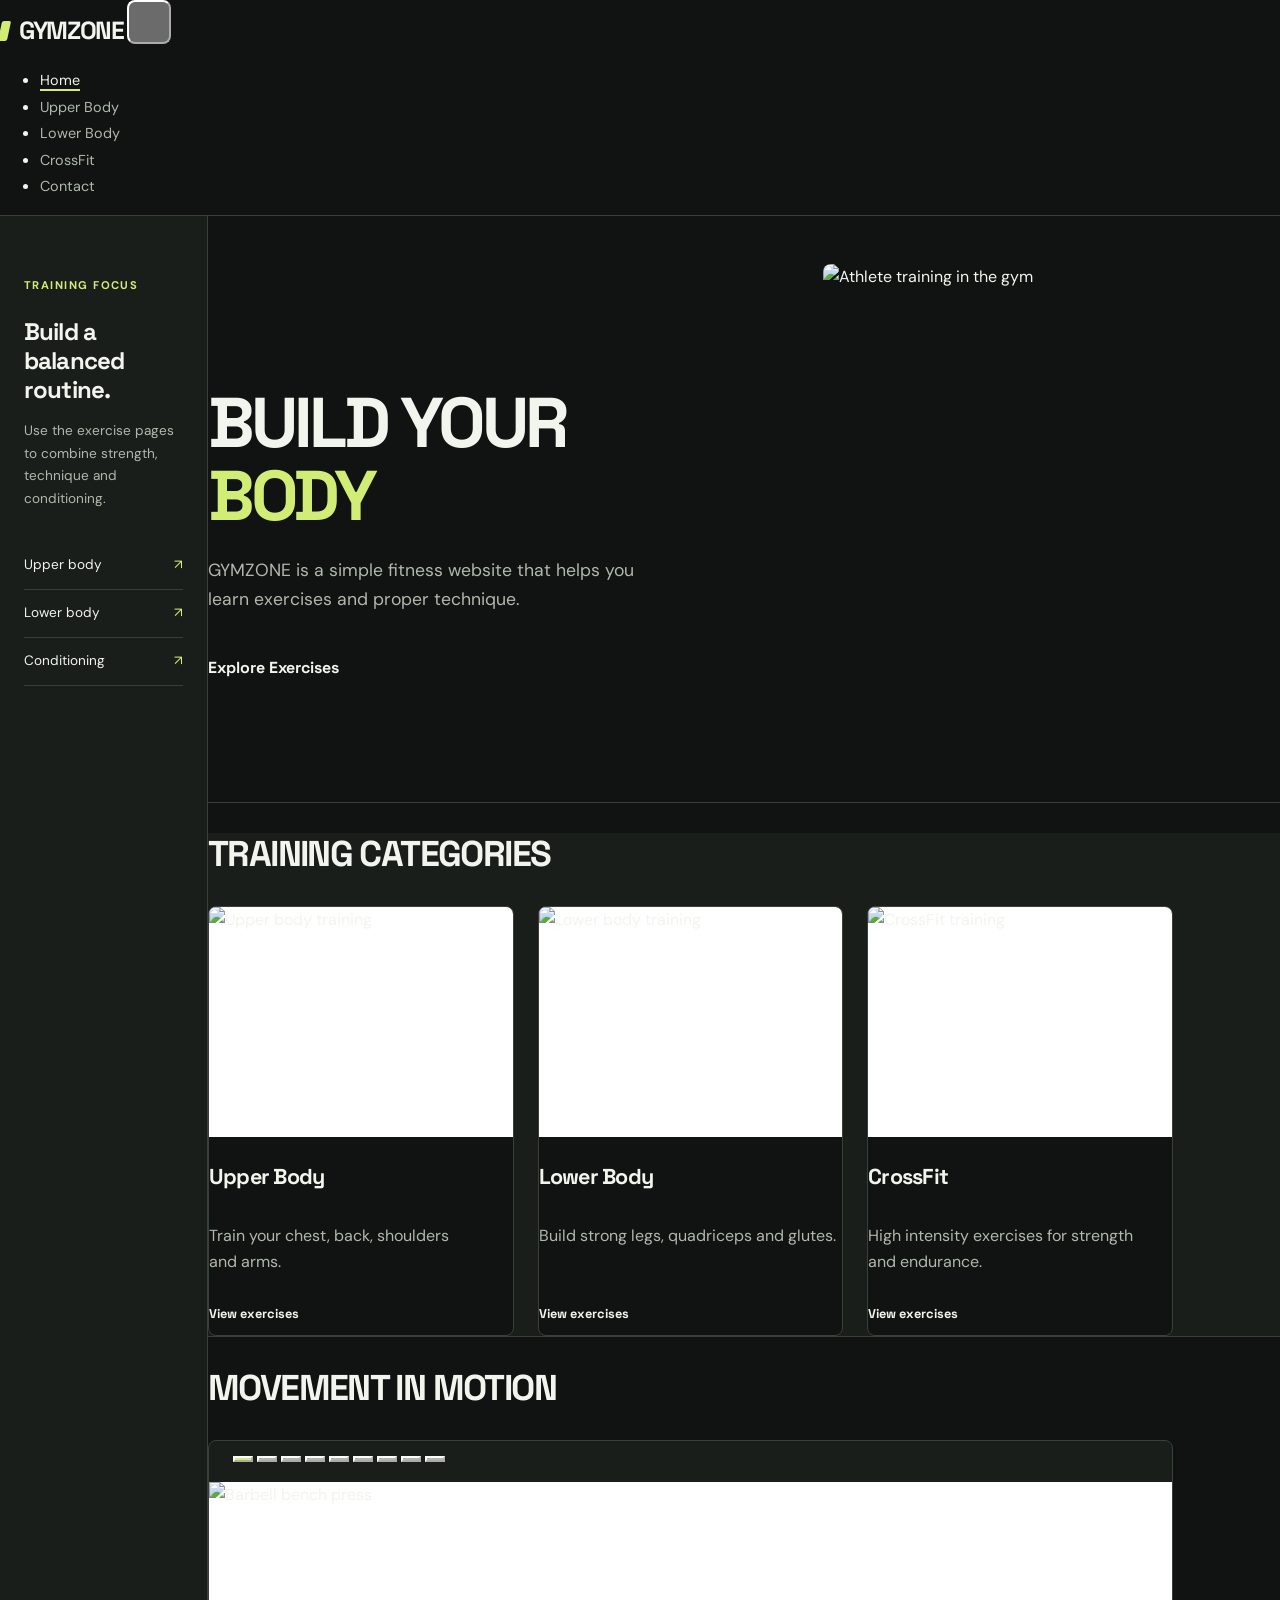
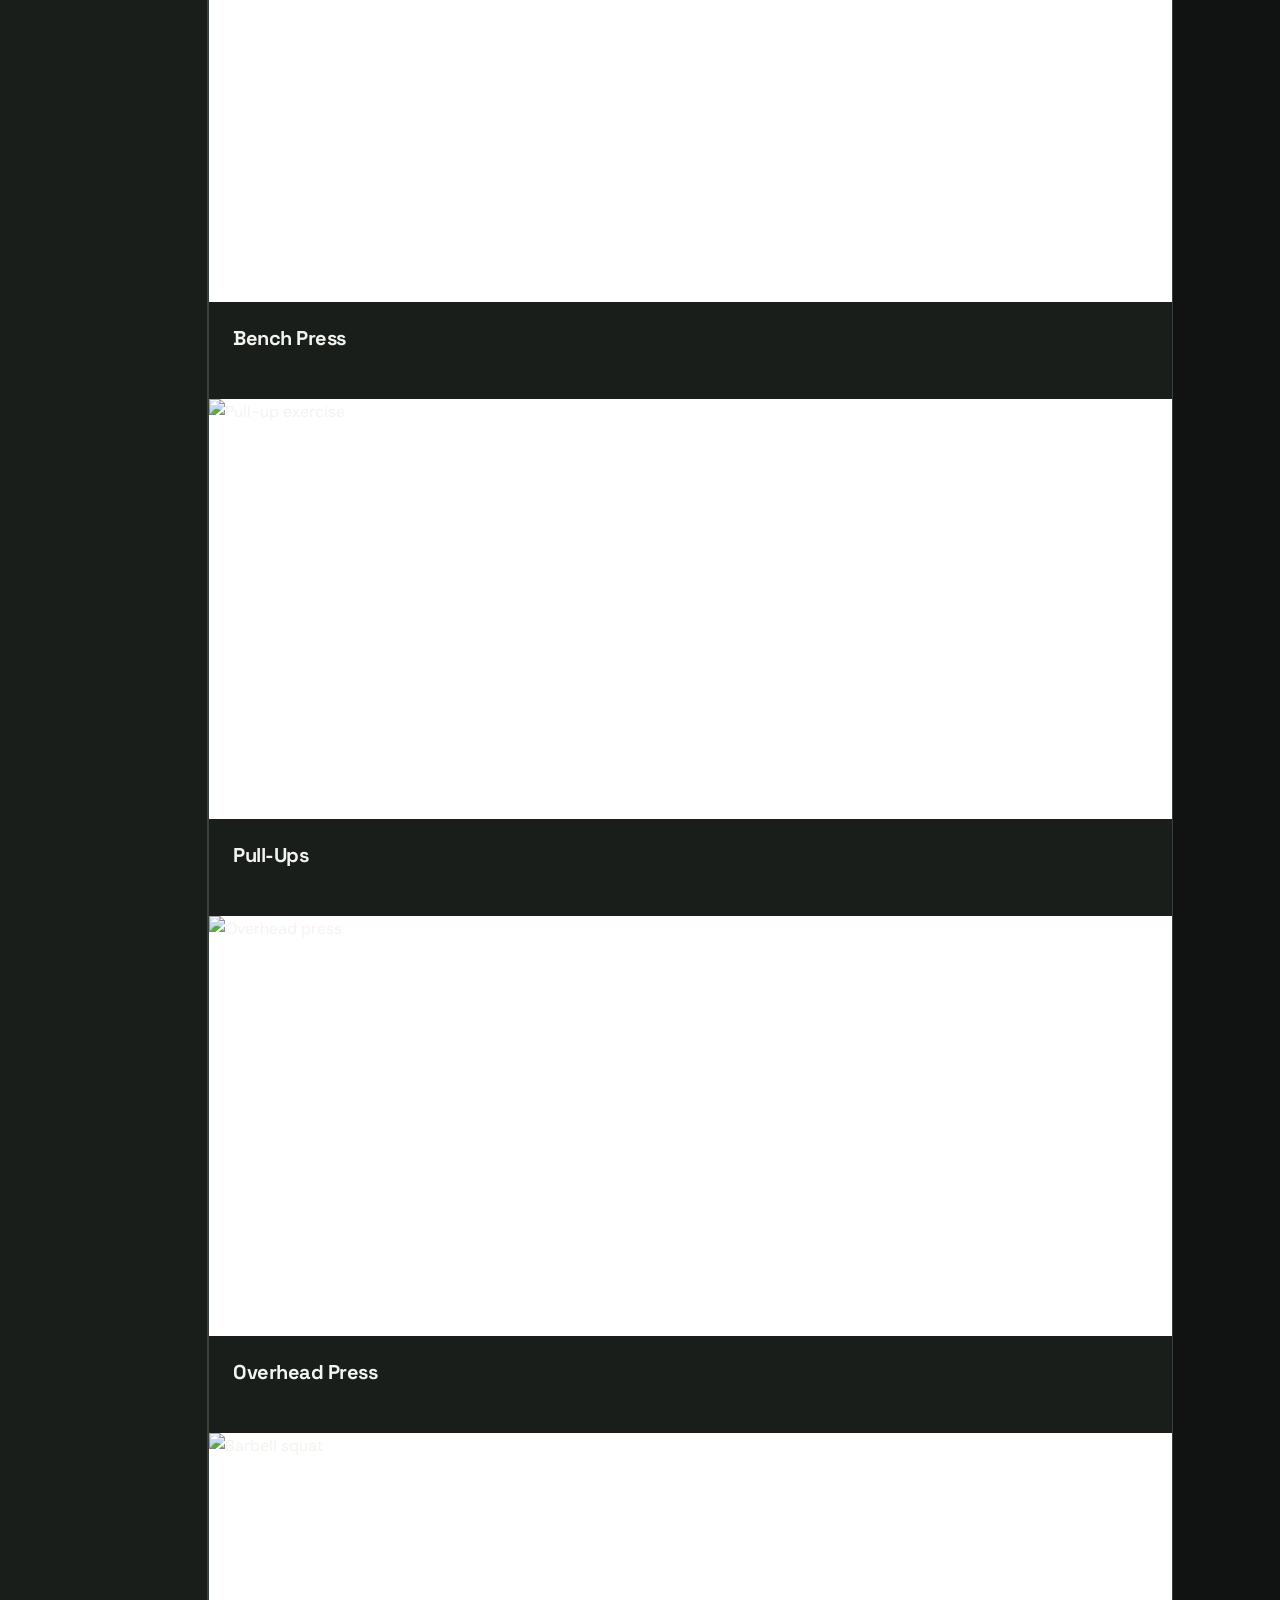
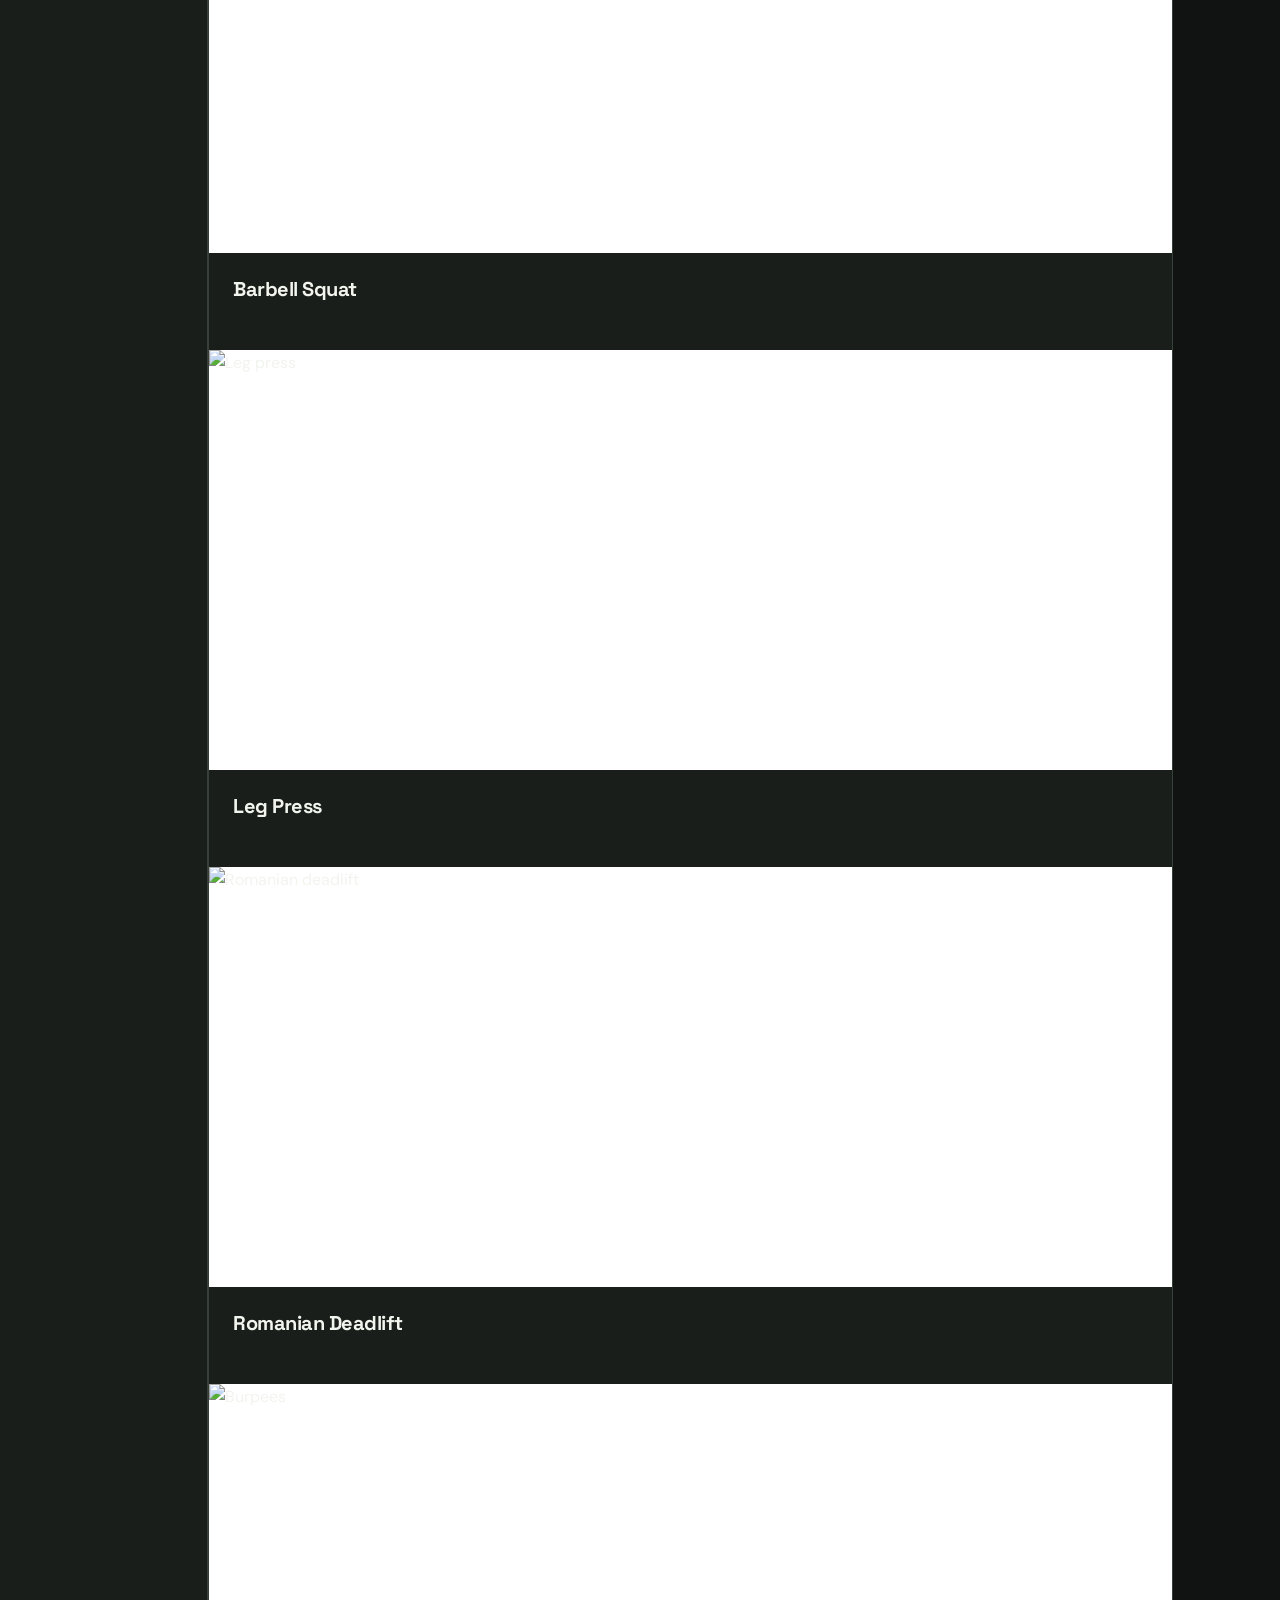
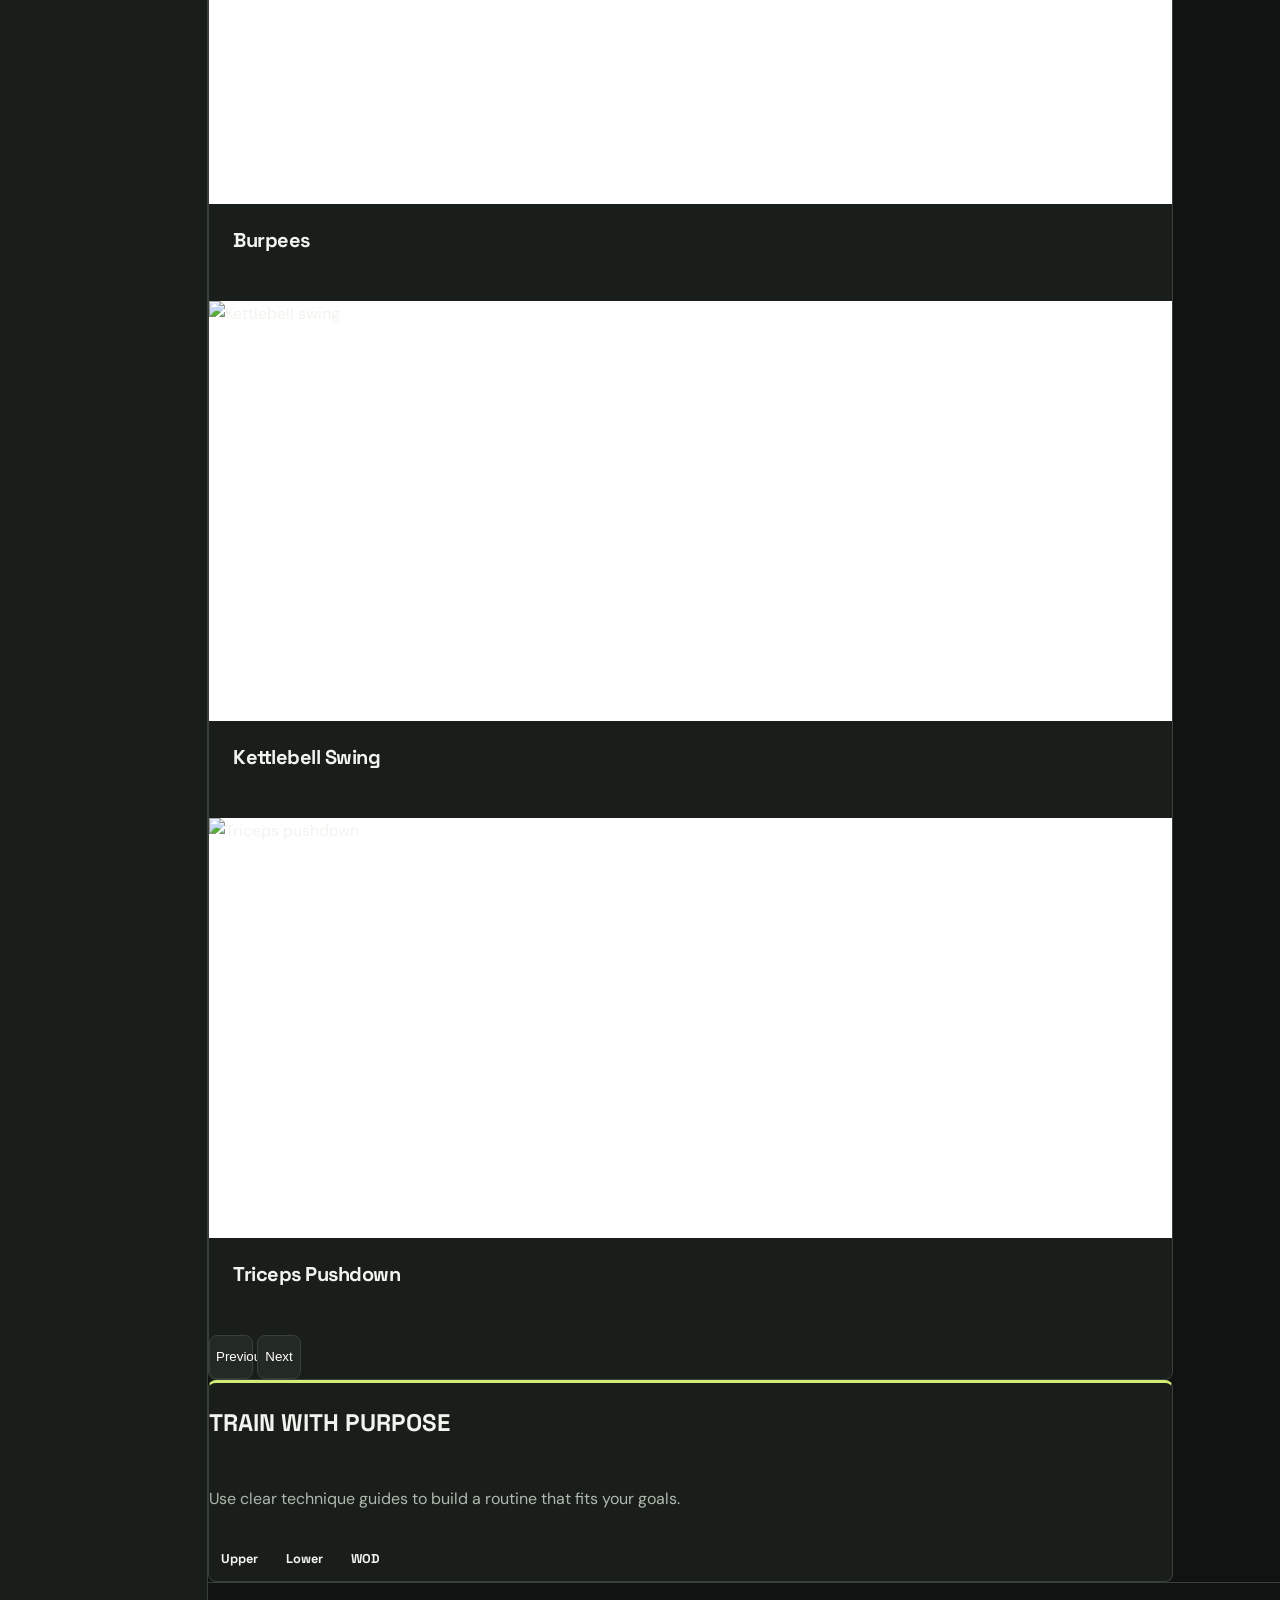
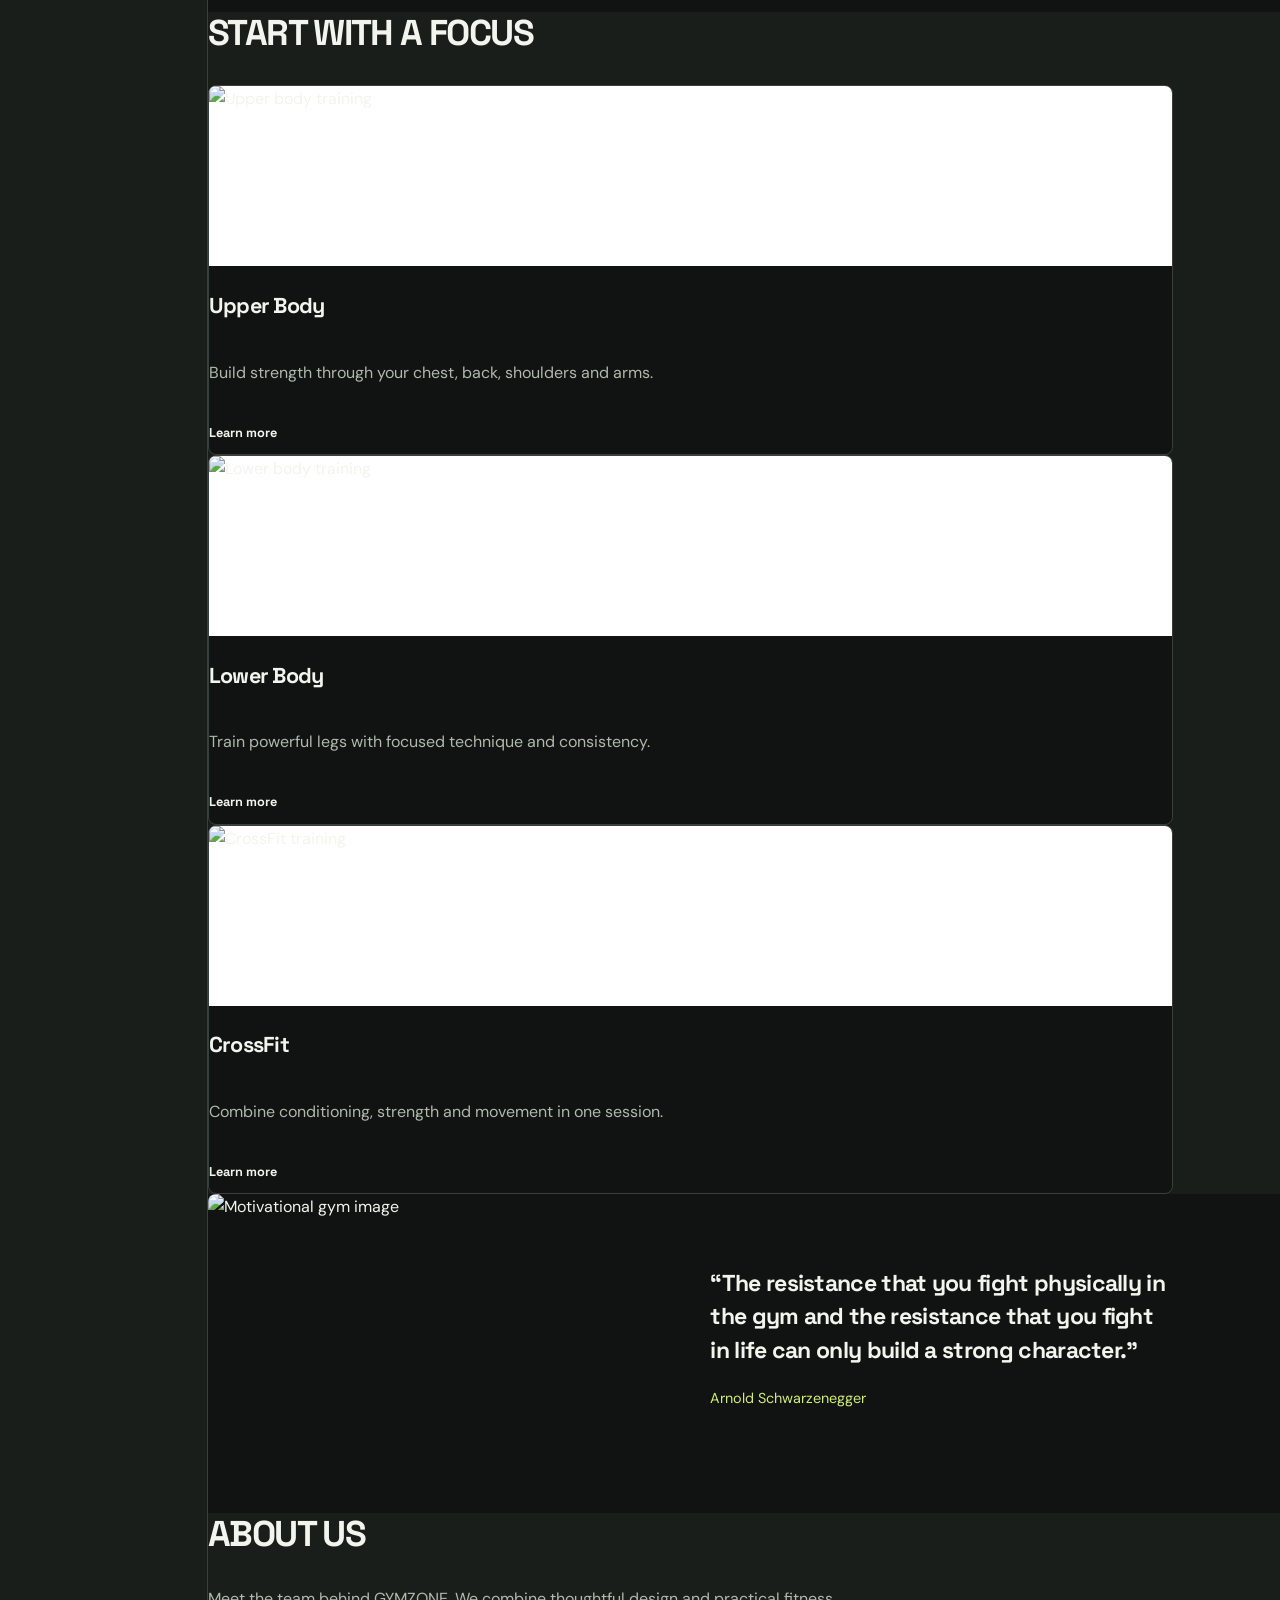
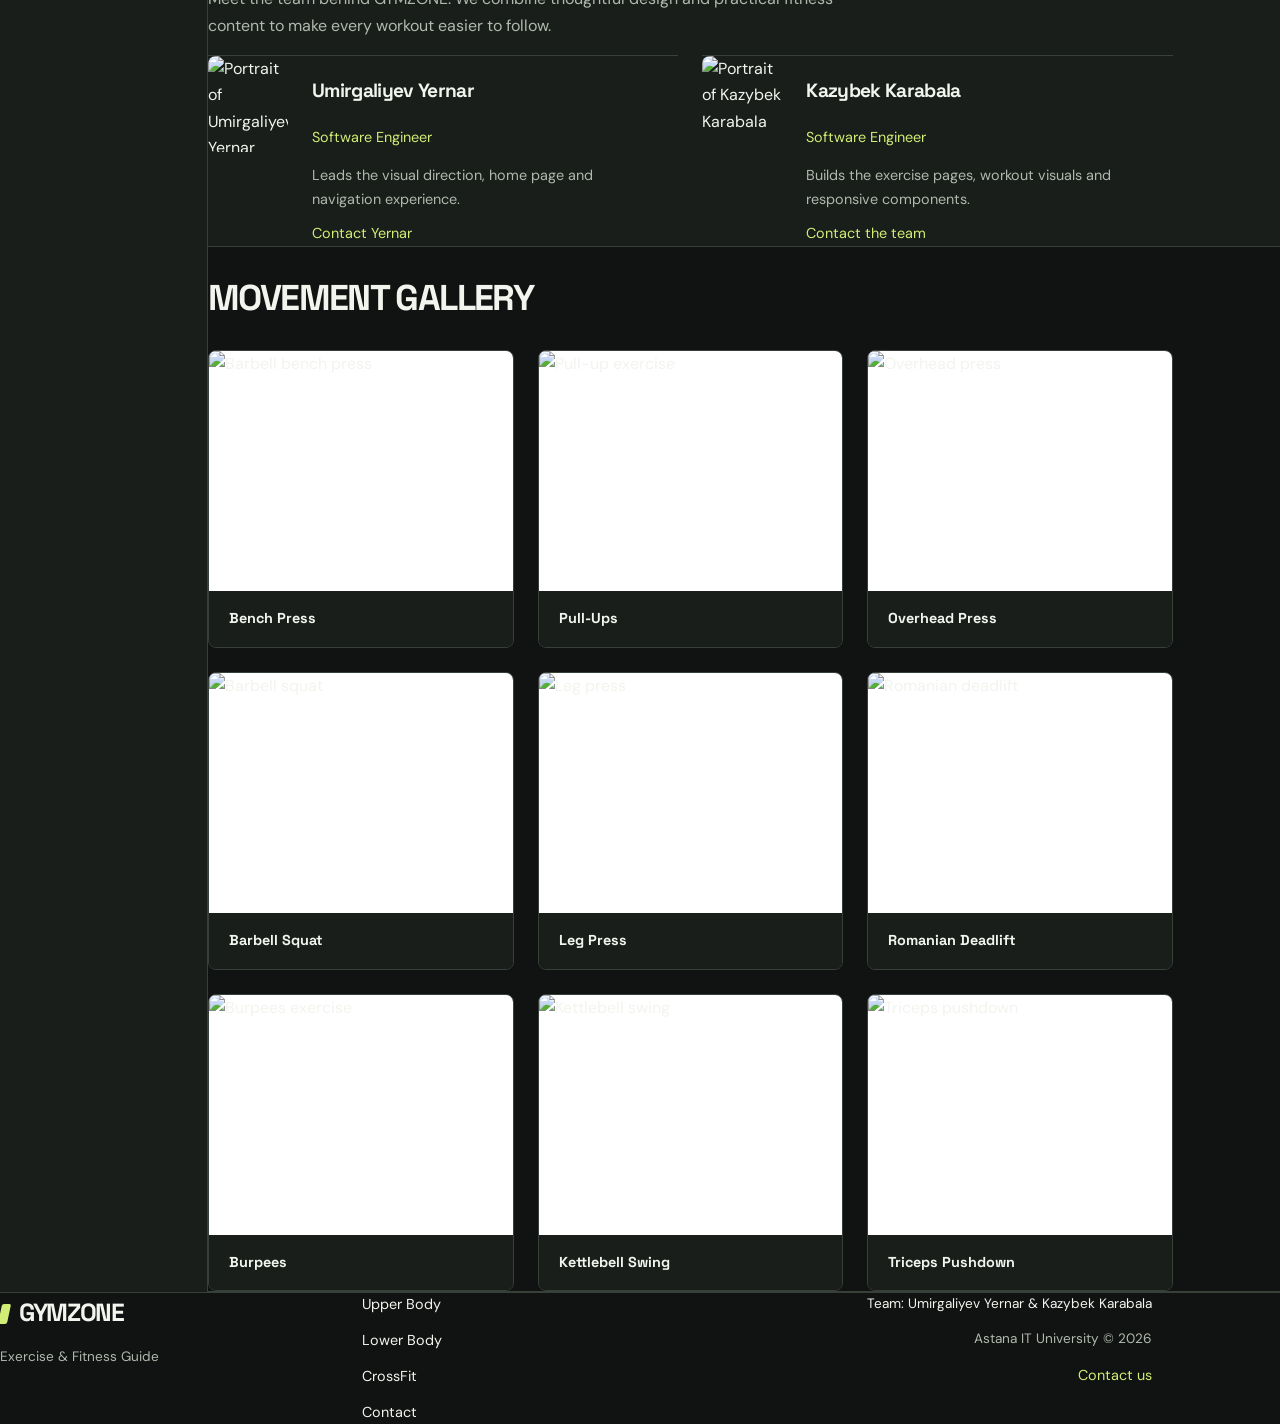
==== index.html @ d3c57448 "Midterm 1.1" ====
<!doctype html>
<html lang="en" data-bs-theme="dark">
    <head>
        <meta charset="UTF-8" />
        <meta name="viewport" content="width=device-width, initial-scale=1.0" />
        <meta name="theme-color" content="#111111" />
        <title>GYMZONE - Home</title>
        <link href="vendor/bootstrap/bootstrap.min.css" rel="stylesheet" />
        <link rel="stylesheet" href="css/style.css" />
    </head>
    <body>
        <a class="skip-link" href="#main-content">Skip to main content</a>
        <div class="page-layout">
            <header id="main-header" class="site-header">
                <nav
                    class="navbar navbar-expand-lg navbar-dark bg-dark"
                    aria-label="Main navigation"
                >
                    <div class="container">
                        <a class="navbar-brand" href="index.html">GYMZONE</a>
                        <button
                            class="navbar-toggler"
                            type="button"
                            data-bs-toggle="collapse"
                            data-bs-target="#mainNavbar"
                            aria-controls="mainNavbar"
                            aria-expanded="false"
                            aria-label="Toggle navigation"
                        >
                            <span class="navbar-toggler-icon"></span>
                        </button>
                        <div class="collapse navbar-collapse" id="mainNavbar">
                            <ul class="navbar-nav ms-auto">
                                <li class="nav-item">
                                    <a class="nav-link active" aria-current="page" href="index.html"
                                        >Home</a
                                    >
                                </li>
                                <li class="nav-item">
                                    <a class="nav-link" href="upper.html">Upper Body</a>
                                </li>
                                <li class="nav-item">
                                    <a class="nav-link" href="lower.html">Lower Body</a>
                                </li>
                                <li class="nav-item">
                                    <a class="nav-link" href="crossfit.html">CrossFit</a>
                                </li>
                                <li class="nav-item">
                                    <a class="nav-link" href="contact.html">Contact</a>
                                </li>
                            </ul>
                        </div>
                    </div>
                </nav>
            </header>
            <aside class="sidebar">
                <p class="sidebar-label">TRAINING FOCUS</p>
                <h2>Build a balanced routine.</h2>
                <p>Use the exercise pages to combine strength, technique and conditioning.</p>
                <nav class="sidebar-nav" aria-label="Training focus">
                    <a href="upper.html">Upper body</a>
                    <a href="lower.html">Lower body</a>
                    <a href="crossfit.html">Conditioning</a>
                </nav>
            </aside>
            <main class="site-main" id="main-content">
                <section class="hero">
                    <div class="container hero-content">
                        <div>
                            <h1>BUILD YOUR <span>BODY</span></h1>
                            <p>
                                GYMZONE is a simple fitness website that helps you learn exercises
                                and proper technique.
                            </p>
                            <a href="#categories" class="btn btn-primary btn-lg">
                                Explore Exercises
                            </a>
                        </div>
                        <img
                            src="images/Dlaid.jpg"
                            alt="Athlete training in the gym"
                            width="1280"
                            height="720"
                            fetchpriority="high"
                        />
                    </div>
                </section>
                <section class="section py-5" id="categories">
                    <div class="container">
                        <h2 class="section-title">TRAINING CATEGORIES</h2>
                        <div class="media-card-group">
                            <a href="upper.html" class="media-card">
                                <img
                                    src="images/Bench Press.gif"
                                    alt="Upper body training"
                                    loading="lazy"
                                />
                                <div class="media-card-content p-4">
                                    <h3>Upper Body</h3>
                                    <p>Train your chest, back, shoulders and arms.</p>
                                    <span class="card-button btn btn-outline-primary btn-sm"
                                        >View exercises</span
                                    >
                                </div>
                            </a>
                            <a href="lower.html" class="media-card">
                                <img
                                    src="images/Leg Press.gif"
                                    alt="Lower body training"
                                    loading="lazy"
                                />
                                <div class="media-card-content p-4">
                                    <h3>Lower Body</h3>
                                    <p>Build strong legs, quadriceps and glutes.</p>
                                    <span class="card-button btn btn-outline-primary btn-sm"
                                        >View exercises</span
                                    >
                                </div>
                            </a>
                            <a href="crossfit.html" class="media-card">
                                <img
                                    src="images/Burpees.gif"
                                    alt="CrossFit training"
                                    loading="lazy"
                                />
                                <div class="media-card-content p-4">
                                    <h3>CrossFit</h3>
                                    <p>High intensity exercises for strength and endurance.</p>
                                    <span class="card-button btn btn-outline-primary btn-sm"
                                        >View exercises</span
                                    >
                                </div>
                            </a>
                        </div>
                    </div>
                </section>
                <section class="section gallery-section py-5" id="workout-carousel">
                    <div class="container">
                        <div class="row g-4 align-items-start">
                            <div class="col-12 col-lg-8">
                                <h2 class="section-title mb-4">MOVEMENT IN MOTION</h2>
                                <div
                                    id="gymCarousel"
                                    class="carousel slide carousel-shell"
                                    data-bs-interval="false"
                                    aria-label="Exercise movement carousel"
                                >
                                    <div class="carousel-indicators">
                                        <button
                                            type="button"
                                            data-bs-target="#gymCarousel"
                                            data-bs-slide-to="0"
                                            class="active"
                                            aria-current="true"
                                            aria-label="Slide 1"
                                        ></button>
                                        <button
                                            type="button"
                                            data-bs-target="#gymCarousel"
                                            data-bs-slide-to="1"
                                            aria-label="Slide 2"
                                        ></button>
                                        <button
                                            type="button"
                                            data-bs-target="#gymCarousel"
                                            data-bs-slide-to="2"
                                            aria-label="Slide 3"
                                        ></button>
                                        <button
                                            type="button"
                                            data-bs-target="#gymCarousel"
                                            data-bs-slide-to="3"
                                            aria-label="Slide 4"
                                        ></button>
                                        <button
                                            type="button"
                                            data-bs-target="#gymCarousel"
                                            data-bs-slide-to="4"
                                            aria-label="Slide 5"
                                        ></button>
                                        <button
                                            type="button"
                                            data-bs-target="#gymCarousel"
                                            data-bs-slide-to="5"
                                            aria-label="Slide 6"
                                        ></button>
                                        <button
                                            type="button"
                                            data-bs-target="#gymCarousel"
                                            data-bs-slide-to="6"
                                            aria-label="Slide 7"
                                        ></button>
                                        <button
                                            type="button"
                                            data-bs-target="#gymCarousel"
                                            data-bs-slide-to="7"
                                            aria-label="Slide 8"
                                        ></button>
                                        <button
                                            type="button"
                                            data-bs-target="#gymCarousel"
                                            data-bs-slide-to="8"
                                            aria-label="Slide 9"
                                        ></button>
                                    </div>
                                    <div class="carousel-inner">
                                        <div class="carousel-item active">
                                            <img
                                                src="images/Barbell-Bench-Press.gif"
                                                alt="Barbell bench press"
                                                loading="lazy"
                                            />
                                            <div class="carousel-caption"><h3>Bench Press</h3></div>
                                        </div>
                                        <div class="carousel-item">
                                            <img
                                                src="images/Pull-up.gif"
                                                alt="Pull-up exercise"
                                                loading="lazy"
                                            />
                                            <div class="carousel-caption"><h3>Pull-Ups</h3></div>
                                        </div>
                                        <div class="carousel-item">
                                            <img
                                                src="images/Overhead Press.gif"
                                                alt="Overhead press"
                                                loading="lazy"
                                            />
                                            <div class="carousel-caption">
                                                <h3>Overhead Press</h3>
                                            </div>
                                        </div>
                                        <div class="carousel-item">
                                            <img
                                                src="images/Barbell Squat.gif"
                                                alt="Barbell squat"
                                                loading="lazy"
                                            />
                                            <div class="carousel-caption">
                                                <h3>Barbell Squat</h3>
                                            </div>
                                        </div>
                                        <div class="carousel-item">
                                            <img
                                                src="images/Leg Press.gif"
                                                alt="Leg press"
                                                loading="lazy"
                                            />
                                            <div class="carousel-caption"><h3>Leg Press</h3></div>
                                        </div>
                                        <div class="carousel-item">
                                            <img
                                                src="images/Romanian Deadlift.gif"
                                                alt="Romanian deadlift"
                                                loading="lazy"
                                            />
                                            <div class="carousel-caption">
                                                <h3>Romanian Deadlift</h3>
                                            </div>
                                        </div>
                                        <div class="carousel-item">
                                            <img
                                                src="images/Burpees.gif"
                                                alt="Burpees"
                                                loading="lazy"
                                            />
                                            <div class="carousel-caption"><h3>Burpees</h3></div>
                                        </div>
                                        <div class="carousel-item">
                                            <img
                                                src="images/Kettlebell Swing.gif"
                                                alt="Kettlebell swing"
                                                loading="lazy"
                                            />
                                            <div class="carousel-caption">
                                                <h3>Kettlebell Swing</h3>
                                            </div>
                                        </div>
                                        <div class="carousel-item">
                                            <img
                                                src="images/Triceps Pushdown.gif"
                                                alt="Triceps pushdown"
                                                loading="lazy"
                                            />
                                            <div class="carousel-caption">
                                                <h3>Triceps Pushdown</h3>
                                            </div>
                                        </div>
                                    </div>
                                    <button
                                        class="carousel-control-prev"
                                        type="button"
                                        data-bs-target="#gymCarousel"
                                        data-bs-slide="prev"
                                    >
                                        <span
                                            class="carousel-control-prev-icon"
                                            aria-hidden="true"
                                        ></span
                                        ><span class="visually-hidden">Previous</span>
                                    </button>
                                    <button
                                        class="carousel-control-next"
                                        type="button"
                                        data-bs-target="#gymCarousel"
                                        data-bs-slide="next"
                                    >
                                        <span
                                            class="carousel-control-next-icon"
                                            aria-hidden="true"
                                        ></span
                                        ><span class="visually-hidden">Next</span>
                                    </button>
                                </div>
                            </div>
                            <div class="col-12 col-lg-4 mt-lg-5 px-sm-2">
                                <div class="card bootstrap-card h-100">
                                    <div class="card-body p-4">
                                        <h2 class="card-title h3">TRAIN WITH PURPOSE</h2>
                                        <p class="card-text">
                                            Use clear technique guides to build a routine that fits
                                            your goals.
                                        </p>
                                        <div
                                            class="btn-group mt-3"
                                            role="group"
                                            aria-label="Workout categories"
                                        >
                                            <a href="upper.html" class="btn btn-primary btn-sm"
                                                >Upper</a
                                            >
                                            <a href="lower.html" class="btn btn-secondary btn-sm"
                                                >Lower</a
                                            >
                                            <a
                                                href="crossfit.html"
                                                class="btn btn-outline-primary btn-sm"
                                                >WOD</a
                                            >
                                        </div>
                                    </div>
                                </div>
                            </div>
                        </div>
                    </div>
                </section>
                <section class="section gallery-section py-5" id="bootstrap-cards">
                    <div class="container">
                        <h2 class="section-title mb-4">START WITH A FOCUS</h2>
                        <div class="row g-4">
                            <div class="col-12 col-sm-6 col-lg-4">
                                <div class="card bootstrap-card h-100">
                                    <img
                                        src="images/Bench Press.gif"
                                        class="card-img-top"
                                        alt="Upper body training"
                                        loading="lazy"
                                    />
                                    <div class="card-body">
                                        <h3 class="card-title h4">Upper Body</h3>
                                        <p class="card-text">
                                            Build strength through your chest, back, shoulders and
                                            arms.
                                        </p>
                                        <a href="upper.html" class="btn btn-outline-primary btn-sm"
                                            >Learn more</a
                                        >
                                    </div>
                                </div>
                            </div>
                            <div class="col-12 col-sm-6 col-lg-4">
                                <div class="card bootstrap-card h-100">
                                    <img
                                        src="images/Leg Press.gif"
                                        class="card-img-top"
                                        alt="Lower body training"
                                        loading="lazy"
                                    />
                                    <div class="card-body">
                                        <h3 class="card-title h4">Lower Body</h3>
                                        <p class="card-text">
                                            Train powerful legs with focused technique and
                                            consistency.
                                        </p>
                                        <a href="lower.html" class="btn btn-outline-primary btn-sm"
                                            >Learn more</a
                                        >
                                    </div>
                                </div>
                            </div>
                            <div class="col-12 col-sm-6 col-lg-4">
                                <div class="card bootstrap-card h-100">
                                    <img
                                        src="images/Burpees.gif"
                                        class="card-img-top"
                                        alt="CrossFit training"
                                        loading="lazy"
                                    />
                                    <div class="card-body">
                                        <h3 class="card-title h4">CrossFit</h3>
                                        <p class="card-text">
                                            Combine conditioning, strength and movement in one
                                            session.
                                        </p>
                                        <a
                                            href="crossfit.html"
                                            class="btn btn-outline-primary btn-sm"
                                            >Learn more</a
                                        >
                                    </div>
                                </div>
                            </div>
                        </div>
                    </div>
                </section>
                <section class="section motivation py-5">
                    <div class="container">
                        <img src="images/arnold1.jpg" alt="Motivational gym image" loading="lazy" />
                        <blockquote>
                            “The resistance that you fight physically in the gym and the resistance
                            that you fight in life can only build a strong character.”
                        </blockquote>
                        <cite> Arnold Schwarzenegger </cite>
                    </div>
                </section>
                <section class="section team-section py-5">
                    <div class="container">
                        <h2 class="section-title">ABOUT US</h2>
                        <p class="team-intro mb-4">
                            Meet the team behind GYMZONE. We combine thoughtful design and practical
                            fitness content to make every workout easier to follow.
                        </p>
                        <div class="team-grid">
                            <article class="team-card py-4">
                                <img
                                    class="profile-img"
                                    src="images/Yernar.jpg"
                                    alt="Portrait of Umirgaliyev Yernar"
                                    loading="lazy"
                                />
                                <div>
                                    <h3>Umirgaliyev Yernar</h3>
                                    <p class="team-role">Software Engineer</p>
                                    <p>
                                        Leads the visual direction, home page and navigation
                                        experience.
                                    </p>
                                    <a class="team-link" href="mailto:ernarface12@gmail.com"
                                        >Contact Yernar</a
                                    >
                                </div>
                            </article>
                            <article class="team-card py-4">
                                <img
                                    class="profile-img"
                                    src="images/Kazybek.jpg"
                                    alt="Portrait of Kazybek Karabala"
                                    loading="lazy"
                                />
                                <div>
                                    <h3>Kazybek Karabala</h3>
                                    <p class="team-role">Software Engineer</p>
                                    <p>
                                        Builds the exercise pages, workout visuals and responsive
                                        components.
                                    </p>
                                    <a class="team-link" href="mailto:ernarface12@gmail.com"
                                        >Contact the team</a
                                    >
                                </div>
                            </article>
                        </div>
                    </div>
                </section>
                <section class="section gallery-section py-5" id="gallery">
                    <div class="container">
                        <h2 class="section-title">MOVEMENT GALLERY</h2>
                        <div class="gallery">
                            <figure class="gallery-item">
                                <img
                                    src="images/Barbell-Bench-Press.gif"
                                    alt="Barbell bench press"
                                    loading="lazy"
                                />
                                <figcaption>Bench Press</figcaption>
                            </figure>
                            <figure class="gallery-item">
                                <img
                                    src="images/Pull-up.gif"
                                    alt="Pull-up exercise"
                                    loading="lazy"
                                />
                                <figcaption>Pull-Ups</figcaption>
                            </figure>
                            <figure class="gallery-item">
                                <img
                                    src="images/Overhead Press.gif"
                                    alt="Overhead press"
                                    loading="lazy"
                                />
                                <figcaption>Overhead Press</figcaption>
                            </figure>
                            <figure class="gallery-item">
                                <img
                                    src="images/Barbell Squat.gif"
                                    alt="Barbell squat"
                                    loading="lazy"
                                />
                                <figcaption>Barbell Squat</figcaption>
                            </figure>
                            <figure class="gallery-item">
                                <img src="images/Leg Press.gif" alt="Leg press" loading="lazy" />
                                <figcaption>Leg Press</figcaption>
                            </figure>
                            <figure class="gallery-item">
                                <img
                                    src="images/Romanian Deadlift.gif"
                                    alt="Romanian deadlift"
                                    loading="lazy"
                                />
                                <figcaption>Romanian Deadlift</figcaption>
                            </figure>
                            <figure class="gallery-item">
                                <img
                                    src="images/Burpees.gif"
                                    alt="Burpees exercise"
                                    loading="lazy"
                                />
                                <figcaption>Burpees</figcaption>
                            </figure>
                            <figure class="gallery-item">
                                <img
                                    src="images/Kettlebell Swing.gif"
                                    alt="Kettlebell swing"
                                    loading="lazy"
                                />
                                <figcaption>Kettlebell Swing</figcaption>
                            </figure>
                            <figure class="gallery-item">
                                <img
                                    src="images/Triceps Pushdown.gif"
                                    alt="Triceps pushdown"
                                    loading="lazy"
                                />
                                <figcaption>Triceps Pushdown</figcaption>
                            </figure>
                        </div>
                    </div>
                </section>
            </main>
            <footer id="main-footer" class="site-footer py-5">
                <div class="container footer-content">
                    <div class="footer-brand">
                        <a href="index.html" class="logo">GYMZONE</a>
                        <p>Exercise & Fitness Guide</p>
                    </div>
                    <div class="footer-links">
                        <a href="upper.html">Upper Body</a>
                        <a href="lower.html">Lower Body</a>
                        <a href="crossfit.html">CrossFit</a>
                        <a href="contact.html">Contact</a>
                    </div>
                    <div class="footer-team">
                        <p>Team: Umirgaliyev Yernar &amp; Kazybek Karabala</p>
                        <p>Astana IT University &copy; 2026</p>
                        <a class="footer-contact" href="mailto:ernarface12@gmail.com">Contact us</a>
                    </div>
                </div>
            </footer>
            <script src="vendor/bootstrap/bootstrap.bundle.min.js"></script>
        </div>
    </body>
</html>
---- css/style.css ----
@font-face {
    font-family: "DM Sans";
    font-style: normal;
    font-weight: 400;
    font-display: swap;
    src: url("../fonts/dm-sans-regular.ttf") format("truetype");
}

@font-face {
    font-family: "DM Sans";
    font-style: normal;
    font-weight: 500 700;
    font-display: swap;
    src: url("../fonts/dm-sans-bold.ttf") format("truetype");
}

@font-face {
    font-family: "Space Grotesk";
    font-style: normal;
    font-weight: 500 700;
    font-display: swap;
    src: url("../fonts/space-grotesk-bold.ttf") format("truetype");
}

:root {
    --paper: #101311;
    --surface: #191e1a;
    --surface-raised: #232a24;
    --ink: #f2f4ee;
    --muted: #b0b9ae;
    --line: #374039;
    --accent: #d2ed75;
    --accent-hover: #e2f5a3;
    --accent-ink: #16200d;
    --radius: 8px;
    --font-body: "DM Sans", sans-serif;
    --font-heading: "Space Grotesk", sans-serif;
    --bs-body-bg: var(--paper);
    --bs-body-color: var(--ink);
    --bs-border-color: var(--line);
    color-scheme: dark;
}

* {
    box-sizing: border-box;
}

html {
    scroll-behavior: smooth;
    scroll-padding-top: 2rem;
}

body {
    margin: 0;
    background: var(--paper);
    color: var(--ink);
    font-family: var(--font-body);
    line-height: 1.65;
}

h1,
h2,
h3,
h4,
.logo,
.navbar-brand,
.btn {
    font-family: var(--font-heading);
}

h1,
h2,
h3,
h4 {
    font-weight: 700;
    text-wrap: balance;
}

p {
    text-wrap: pretty;
}

a {
    color: inherit;
    text-decoration: none;
}

a:hover {
    color: var(--accent);
}

img {
    display: block;
    max-width: 100%;
    width: 100%;
    height: auto;
}

.container {
    width: 90%;
    max-width: 1200px;
}

.skip-link {
    position: absolute;
    top: 12px;
    left: 12px;
    z-index: 10;
    padding: 12px 18px;
    border-radius: var(--radius);
    background: var(--accent);
    color: var(--accent-ink);
    transform: translateY(-160%);
}

.skip-link:focus {
    transform: translateY(0);
}

a:focus-visible,
button:focus-visible,
input:focus-visible,
select:focus-visible,
textarea:focus-visible {
    outline: 3px solid var(--accent);
    outline-offset: 5px;
}

/* Shared layout and navigation */
.page-layout {
    display: grid;
    min-height: 100dvh;
    grid-template-columns: 208px minmax(0, 1fr);
    grid-template-rows: auto 1fr auto;
    grid-template-areas:
        "header header"
        "sidebar main"
        "footer footer";
}

#main-header {
    grid-area: header;
    border-bottom: 1px solid var(--line);
    background: var(--paper);
}

.navbar {
    --bs-dark-rgb: 16, 19, 17;
    --bs-navbar-color: var(--muted);
    --bs-navbar-hover-color: var(--ink);
    --bs-navbar-active-color: var(--ink);
    --bs-navbar-brand-color: var(--ink);
    --bs-navbar-brand-hover-color: var(--accent);
    --bs-navbar-toggler-border-color: var(--line);
    min-height: 76px;
}

.navbar-brand,
.logo {
    display: inline-flex;
    align-items: center;
    gap: 10px;
    color: var(--ink);
    font-size: 1.55rem;
    font-weight: 700;
    letter-spacing: -0.055em;
}

.navbar-brand::before,
.logo::before {
    content: "";
    width: 9px;
    height: 20px;
    border-radius: 2px;
    background: var(--accent);
    transform: skewX(-12deg);
}

.navbar-nav {
    gap: 12px;
}

.navbar .nav-link {
    border-bottom: 2px solid transparent;
    color: var(--muted);
    font-size: 0.9rem;
    transition:
        color 180ms ease,
        border-color 180ms ease;
}

.navbar .nav-link:hover,
.navbar .nav-link:focus-visible {
    border-color: var(--line);
    color: var(--ink);
}

.navbar .nav-link.active {
    border-color: var(--accent);
    color: var(--ink);
}

.navbar-toggler {
    min-width: 44px;
    min-height: 44px;
    border-radius: var(--radius);
}

.sidebar {
    grid-area: sidebar;
    padding: 48px 24px;
    border-right: 1px solid var(--line);
    background: var(--surface);
}

.sidebar-label {
    color: var(--accent);
    font-size: 0.7rem;
    font-weight: 700;
    letter-spacing: 0.13em;
}

.sidebar h2 {
    margin-block: 24px 16px;
    font-size: 1.5rem;
    line-height: 1.2;
    letter-spacing: -0.035em;
}

.sidebar > p:not(.sidebar-label) {
    color: var(--muted);
    font-size: 0.85rem;
}

.sidebar-nav {
    display: flex;
    flex-direction: column;
    margin-top: 32px;
}

.sidebar-nav a {
    display: flex;
    justify-content: space-between;
    align-items: center;
    min-height: 48px;
    border-bottom: 1px solid var(--line);
    font-size: 0.85rem;
}

.sidebar-nav a::after {
    content: "↗";
    color: var(--accent);
}

.site-main {
    grid-area: main;
    min-width: 0;
}

/* Hero and section typography */
.hero {
    display: flex;
    align-items: center;
    min-height: 580px;
    padding-block: 48px;
    border-bottom: 1px solid var(--line);
}

.hero-content {
    display: grid;
    grid-template-columns: minmax(0, 1.3fr) minmax(0, 0.85fr);
    align-items: center;
    gap: 40px;
}

.hero h1 {
    margin-bottom: 24px;
    font-size: clamp(3.5rem, 5.5vw, 5.5rem);
    line-height: 1.03;
    letter-spacing: -0.055em;
}

.hero h1 span {
    display: block;
    color: var(--accent);
}

.hero p {
    max-width: 38ch;
    margin-bottom: 32px;
    color: var(--muted);
    font-size: 1.1rem;
}

.hero img {
    justify-self: end;
    max-width: 350px;
    height: 490px;
    border-radius: var(--radius);
    object-fit: cover;
    object-position: left center;
}

.section-title {
    margin-bottom: 32px;
    font-size: clamp(1.8rem, 2.8vw, 2.75rem);
    line-height: 1.15;
    letter-spacing: -0.045em;
}

.page-title {
    border-bottom: 1px solid var(--line);
    background: var(--surface);
}

.page-title h1 {
    margin-bottom: 20px;
    font-size: clamp(2.75rem, 5vw, 4.5rem);
    line-height: 1.1;
    letter-spacing: -0.045em;
}

.page-title p {
    max-width: 55ch;
    margin-bottom: 0;
    color: var(--muted);
    font-size: 1.1rem;
}

#categories,
#bootstrap-cards,
.team-section {
    background: var(--surface);
}

#workout-carousel,
#gallery {
    border-block: 1px solid var(--line);
}

/* Bootstrap button theme */
.btn {
    --bs-btn-border-radius: var(--radius);
    --bs-btn-font-weight: 700;
    --bs-btn-padding-x: 1.25rem;
    --bs-btn-padding-y: 0.75rem;
    display: inline-flex;
    justify-content: center;
    align-items: center;
    gap: 10px;
    min-height: 44px;
    font-size: 0.9rem;
    white-space: nowrap;
    transition:
        color 180ms ease,
        background-color 180ms ease,
        border-color 180ms ease,
        transform 180ms ease;
}

.btn-lg {
    --bs-btn-padding-x: 1.5rem;
    --bs-btn-padding-y: 1rem;
    font-size: 1rem;
}

.btn-sm {
    --bs-btn-padding-x: 1rem;
    --bs-btn-padding-y: 0.5rem;
    font-size: 0.8rem;
}

.btn-primary {
    --bs-btn-color: var(--accent-ink);
    --bs-btn-bg: var(--accent);
    --bs-btn-border-color: var(--accent);
    --bs-btn-hover-color: var(--accent-ink);
    --bs-btn-hover-bg: var(--accent-hover);
    --bs-btn-hover-border-color: var(--accent-hover);
    --bs-btn-active-color: var(--accent-ink);
    --bs-btn-active-bg: var(--accent-hover);
    --bs-btn-active-border-color: var(--accent-hover);
}

.btn-secondary {
    --bs-btn-color: var(--ink);
    --bs-btn-bg: var(--surface-raised);
    --bs-btn-border-color: var(--line);
    --bs-btn-hover-color: var(--ink);
    --bs-btn-hover-bg: var(--line);
    --bs-btn-hover-border-color: var(--muted);
    --bs-btn-active-color: var(--ink);
    --bs-btn-active-bg: var(--line);
    --bs-btn-active-border-color: var(--muted);
}

.btn-outline-primary {
    --bs-btn-color: var(--accent);
    --bs-btn-border-color: var(--accent);
    --bs-btn-hover-color: var(--accent-ink);
    --bs-btn-hover-bg: var(--accent);
    --bs-btn-hover-border-color: var(--accent);
    --bs-btn-active-color: var(--accent-ink);
    --bs-btn-active-bg: var(--accent);
    --bs-btn-active-border-color: var(--accent);
}

.btn:active {
    transform: translateY(1px);
}

/* CSS-only card layout: desktop 3, tablet 2, mobile 1 */
.media-card-group {
    display: grid;
    grid-template-columns: repeat(3, minmax(0, 1fr));
    gap: 24px;
}

.media-card,
.card,
.exercise-card {
    display: flex;
    flex-direction: column;
    min-width: 0;
    overflow: hidden;
    border: 1px solid var(--line);
    border-radius: var(--radius);
    background: var(--paper);
    color: var(--ink);
}

.media-card,
a.card,
.bootstrap-card {
    transition:
        border-color 180ms ease,
        transform 180ms ease;
}

.media-card:hover,
a.card:hover {
    border-color: var(--accent);
    color: var(--ink);
    transform: translateY(-4px);
}

.media-card img,
.card img,
.exercise-card img {
    height: 230px;
    object-fit: contain;
    background: #fff;
}

.media-card-content,
.card-content,
.exercise-content {
    display: flex;
    flex: 1;
    flex-direction: column;
    align-items: flex-start;
}

.media-card-content h3,
.card h3,
.exercise-content h3 {
    margin-bottom: 12px;
    font-size: 1.35rem;
    letter-spacing: -0.035em;
}

.media-card-content p,
.card p,
.exercise-content p,
.exercise-content ul {
    color: var(--muted);
}

.card-button,
.media-card-content .btn,
.card-body > .btn {
    margin-top: auto;
}

.card-grid {
    --bs-gutter-x: 0;
    display: grid;
    grid-template-columns: repeat(3, minmax(0, 1fr));
    gap: 24px;
    margin: 0;
}

.card-grid > * {
    width: auto;
    margin-top: 0;
}

.exercise-card {
    background: var(--surface);
}

.exercise-content h4 {
    margin-block: 8px 12px;
    color: var(--accent);
    font-size: 0.8rem;
    letter-spacing: 0.055em;
    text-transform: uppercase;
}

.exercise-content ul {
    margin-bottom: 0;
    padding-left: 20px;
    font-size: 0.95rem;
}

.exercise-content li + li {
    margin-top: 8px;
}

.exercise-content li::marker {
    color: var(--accent);
}

.bootstrap-card {
    --bs-card-spacer-x: 1.5rem;
    --bs-card-spacer-y: 1.5rem;
}

.bootstrap-card .card-img-top {
    height: 180px;
}

.bootstrap-card .card-body {
    display: flex;
    flex-direction: column;
    align-items: flex-start;
    gap: 8px;
}

#workout-carousel .bootstrap-card {
    border-top: 3px solid var(--accent);
    background: var(--surface);
}

.btn-group {
    max-width: 100%;
}

.btn-group .btn {
    padding-inline: 12px;
}

/* Carousel keeps Bootstrap's slide and control behavior */
.carousel-shell {
    overflow: hidden;
    border: 1px solid var(--line);
    border-radius: var(--radius);
    background: var(--surface);
}

.carousel-shell .carousel-item img {
    height: 420px;
    object-fit: contain;
    background: #fff;
}

.carousel-caption {
    position: static;
    padding: 20px 24px 44px;
    background: var(--surface);
    text-align: left;
}

.carousel-caption h3 {
    margin: 0;
    color: var(--ink);
    font-size: 1.25rem;
    letter-spacing: -0.025em;
}

.carousel-control-prev,
.carousel-control-next {
    top: 190px;
    bottom: auto;
    width: 44px;
    height: 44px;
    border: 1px solid var(--line);
    border-radius: var(--radius);
    background: #232a24;
    opacity: 1;
}

.carousel-control-prev {
    left: 16px;
}

.carousel-control-next {
    right: 16px;
}

.carousel-control-prev:hover,
.carousel-control-next:hover {
    background: #374039;
    opacity: 1;
}

.carousel-control-prev-icon,
.carousel-control-next-icon {
    width: 20px;
    height: 20px;
}

.carousel-indicators {
    justify-content: flex-start;
    gap: 4px;
    margin: 0 24px 14px;
}

.carousel-indicators [data-bs-target] {
    width: 20px;
    height: 4px;
    background-color: var(--muted);
}

.carousel-indicators .active {
    background-color: var(--accent);
}

.motivation .container {
    display: grid;
    grid-template-columns: 1fr 1fr;
    align-items: center;
    gap: 0 40px;
}

.motivation img {
    grid-row: span 2;
    border-radius: var(--radius);
    aspect-ratio: 8 / 5;
    object-fit: cover;
}

.motivation blockquote {
    align-self: end;
    margin: 0;
    font-family: var(--font-heading);
    font-size: clamp(1.2rem, 1.8vw, 1.7rem);
    line-height: 1.45;
    letter-spacing: -0.03em;
}

.motivation cite {
    align-self: start;
    margin-top: 20px;
    color: var(--accent);
    font-size: 0.9rem;
    font-style: normal;
}

.team-intro {
    max-width: 60ch;
    color: var(--muted);
}

.team-grid {
    display: grid;
    grid-template-columns: repeat(2, minmax(0, 1fr));
    gap: 24px;
}

.team-card {
    display: grid;
    grid-template-columns: 80px minmax(0, 1fr);
    align-items: start;
    gap: 24px;
    border-top: 1px solid var(--line);
}

.team-card h3 {
    font-size: 1.2rem;
    letter-spacing: -0.035em;
}

.team-card p {
    margin-bottom: 8px;
    color: var(--muted);
    font-size: 0.9rem;
}

.team-card .team-role {
    color: var(--accent);
}

.profile-img {
    width: 80px;
    height: 96px;
    border-radius: var(--radius);
    object-fit: cover;
}

.team-link,
.footer-contact {
    color: var(--accent);
    font-size: 0.9rem;
    text-underline-offset: 5px;
}

.team-link:hover,
.footer-contact:hover {
    text-decoration: underline;
}

.gallery {
    display: grid;
    grid-template-columns: repeat(3, minmax(0, 1fr));
    gap: 24px;
}

.gallery-item {
    margin: 0;
    overflow: hidden;
    border: 1px solid var(--line);
    border-radius: var(--radius);
}

.gallery-item img {
    height: 240px;
    object-fit: contain;
    background: #fff;
}

.gallery-item figcaption {
    padding: 16px 20px;
    background: var(--surface);
    color: var(--ink);
    font-family: var(--font-heading);
    font-size: 0.9rem;
}

/* Contact page */
.contact-grid {
    align-items: start;
}

.contact-copy {
    max-width: 48ch;
    color: var(--muted);
}

.contact-subtitle {
    color: var(--ink);
    font-size: 1.3rem;
}

.steps-list {
    padding-left: 24px;
    color: var(--muted);
}

.steps-list li {
    padding-block: 4px;
    padding-left: 6px;
}

.steps-list li::marker {
    color: var(--accent);
    font-weight: 700;
}

.workout-table {
    width: 100%;
    border-collapse: collapse;
    background: var(--surface);
    font-size: 0.9rem;
    font-variant-numeric: tabular-nums;
}

.workout-table caption {
    caption-side: top;
    color: var(--muted);
    font-size: 0.85rem;
}

.workout-table th,
.workout-table td {
    padding: 16px;
    border-bottom: 1px solid var(--line);
    text-align: left;
}

.workout-table th {
    background: var(--surface-raised);
    color: var(--accent);
    font-size: 0.8rem;
}

#contact-form {
    border: 1px solid var(--line);
    border-top: 3px solid var(--accent);
    border-radius: var(--radius);
    background: var(--surface);
}

#contact-form h2 {
    font-size: 1.75rem;
    letter-spacing: -0.04em;
}

#contact-form label,
#contact-form legend {
    color: var(--ink);
    font-size: 0.9rem;
    font-weight: 700;
}

#contact-form .form-control,
#contact-form .form-select {
    min-height: 48px;
    border-color: #626e61;
    border-radius: var(--radius);
    background-color: var(--paper);
    color: var(--ink);
    font: inherit;
}

#contact-form .form-control::placeholder {
    color: var(--muted);
    opacity: 1;
}

#contact-form .form-control:focus,
#contact-form .form-select:focus,
#contact-form .form-check-input:focus {
    border-color: var(--accent);
    box-shadow: 0 0 0 3px rgb(210 237 117 / 18%);
}

#contact-form .form-check-input {
    border-color: #879380;
    background-color: var(--paper);
}

#contact-form .form-check-input:checked {
    border-color: var(--accent);
    background-color: #51631e;
}

#contact-form .input-group-text {
    border-color: #626e61;
    background: var(--surface-raised);
    color: var(--accent);
}

#contact-form .input-group > .form-control {
    border-top-left-radius: 0;
    border-bottom-left-radius: 0;
}

#contact-form textarea {
    resize: vertical;
}

#main-footer {
    grid-area: footer;
    border-top: 1px solid var(--line);
    background: var(--paper);
}

.footer-content {
    display: grid;
    grid-template-columns: 1fr 1fr 1.3fr;
    align-items: start;
    gap: 32px;
}

.footer-content p {
    margin-block: 12px;
    color: var(--muted);
    font-size: 0.85rem;
}

.footer-links {
    display: flex;
    flex-direction: column;
    align-items: flex-start;
    gap: 12px;
    font-size: 0.9rem;
}

.footer-team {
    text-align: right;
}

.footer-team p:first-child {
    margin-top: 0;
    color: var(--ink);
}

/* Responsive typography and custom layouts */
@media (max-width: 991px) {
    .navbar-collapse {
        padding-block: 16px;
    }

    .navbar-nav {
        gap: 4px;
    }

    .navbar .nav-link {
        min-height: 44px;
    }

    .hero-content {
        gap: 24px;
    }

    .hero h1 {
        font-size: 3rem;
    }

    .hero img {
        height: 400px;
    }

    .card-grid {
        grid-template-columns: repeat(2, minmax(0, 1fr));
    }
}

@media (max-width: 800px) {
    .page-layout {
        grid-template-columns: minmax(0, 1fr);
        grid-template-rows: auto auto 1fr auto;
        grid-template-areas:
            "header"
            "sidebar"
            "main"
            "footer";
    }

    .sidebar {
        padding: 20px 5%;
        border-right: 0;
        border-bottom: 1px solid var(--line);
    }

    .sidebar h2,
    .sidebar > p:not(.sidebar-label) {
        display: none;
    }

    .sidebar-label {
        margin-bottom: 8px;
    }

    .sidebar-nav {
        flex-direction: row;
        flex-wrap: wrap;
        gap: 8px 24px;
        margin-top: 0;
    }

    .sidebar-nav a {
        gap: 12px;
        border-bottom: 0;
    }

    .hero {
        min-height: auto;
        padding-block: 40px;
    }

    .hero h1,
    .page-title h1 {
        font-size: clamp(2.5rem, 6.5vw, 3.5rem);
    }

    .hero p,
    .page-title p {
        font-size: 1rem;
    }

    .hero img {
        height: 360px;
    }

    .section-title {
        font-size: 2rem;
    }

    .media-card-group,
    .gallery {
        grid-template-columns: repeat(2, minmax(0, 1fr));
    }

    .carousel-shell .carousel-item img {
        height: 330px;
    }

    .carousel-control-prev,
    .carousel-control-next {
        top: 145px;
    }

    .team-grid {
        grid-template-columns: 1fr;
    }

    .footer-content {
        grid-template-columns: 1fr 1fr;
    }

    .footer-team {
        grid-column: 1 / -1;
        text-align: left;
    }

    .motivation .container {
        grid-template-columns: 1fr;
        gap: 24px;
    }

    .motivation img {
        grid-row: auto;
    }

    .motivation cite {
        margin: 0;
    }
}

@media (max-width: 520px) {
    .container {
        width: 92%;
    }

    .hero-content {
        grid-template-columns: 1fr;
        gap: 32px;
    }

    .hero h1,
    .page-title h1 {
        font-size: 2.5rem;
    }

    .hero p,
    .page-title p {
        font-size: 0.95rem;
    }

    .hero img {
        width: 100%;
        max-width: none;
        height: auto;
        aspect-ratio: 16 / 9;
        object-fit: contain;
    }

    .section-title {
        font-size: 1.65rem;
    }

    .media-card-group,
    .card-grid,
    .gallery {
        grid-template-columns: 1fr;
    }

    .media-card img,
    .exercise-card img {
        height: 240px;
    }

    .carousel-shell .carousel-item img {
        height: 250px;
    }

    .carousel-control-prev,
    .carousel-control-next {
        top: 105px;
    }

    .carousel-control-prev {
        left: 8px;
    }

    .carousel-control-next {
        right: 8px;
    }

    .team-card {
        grid-template-columns: 64px minmax(0, 1fr);
        gap: 16px;
    }

    .profile-img {
        width: 64px;
        height: 80px;
    }

    .workout-table th,
    .workout-table td {
        padding: 12px 8px;
        font-size: 0.8rem;
    }

    .footer-content {
        grid-template-columns: 1fr;
    }
}

@media (prefers-reduced-motion: reduce) {
    *,
    *::before,
    *::after {
        scroll-behavior: auto !important;
        transition-duration: 0.01ms !important;
        animation-duration: 0.01ms !important;
        animation-iteration-count: 1 !important;
    }
}
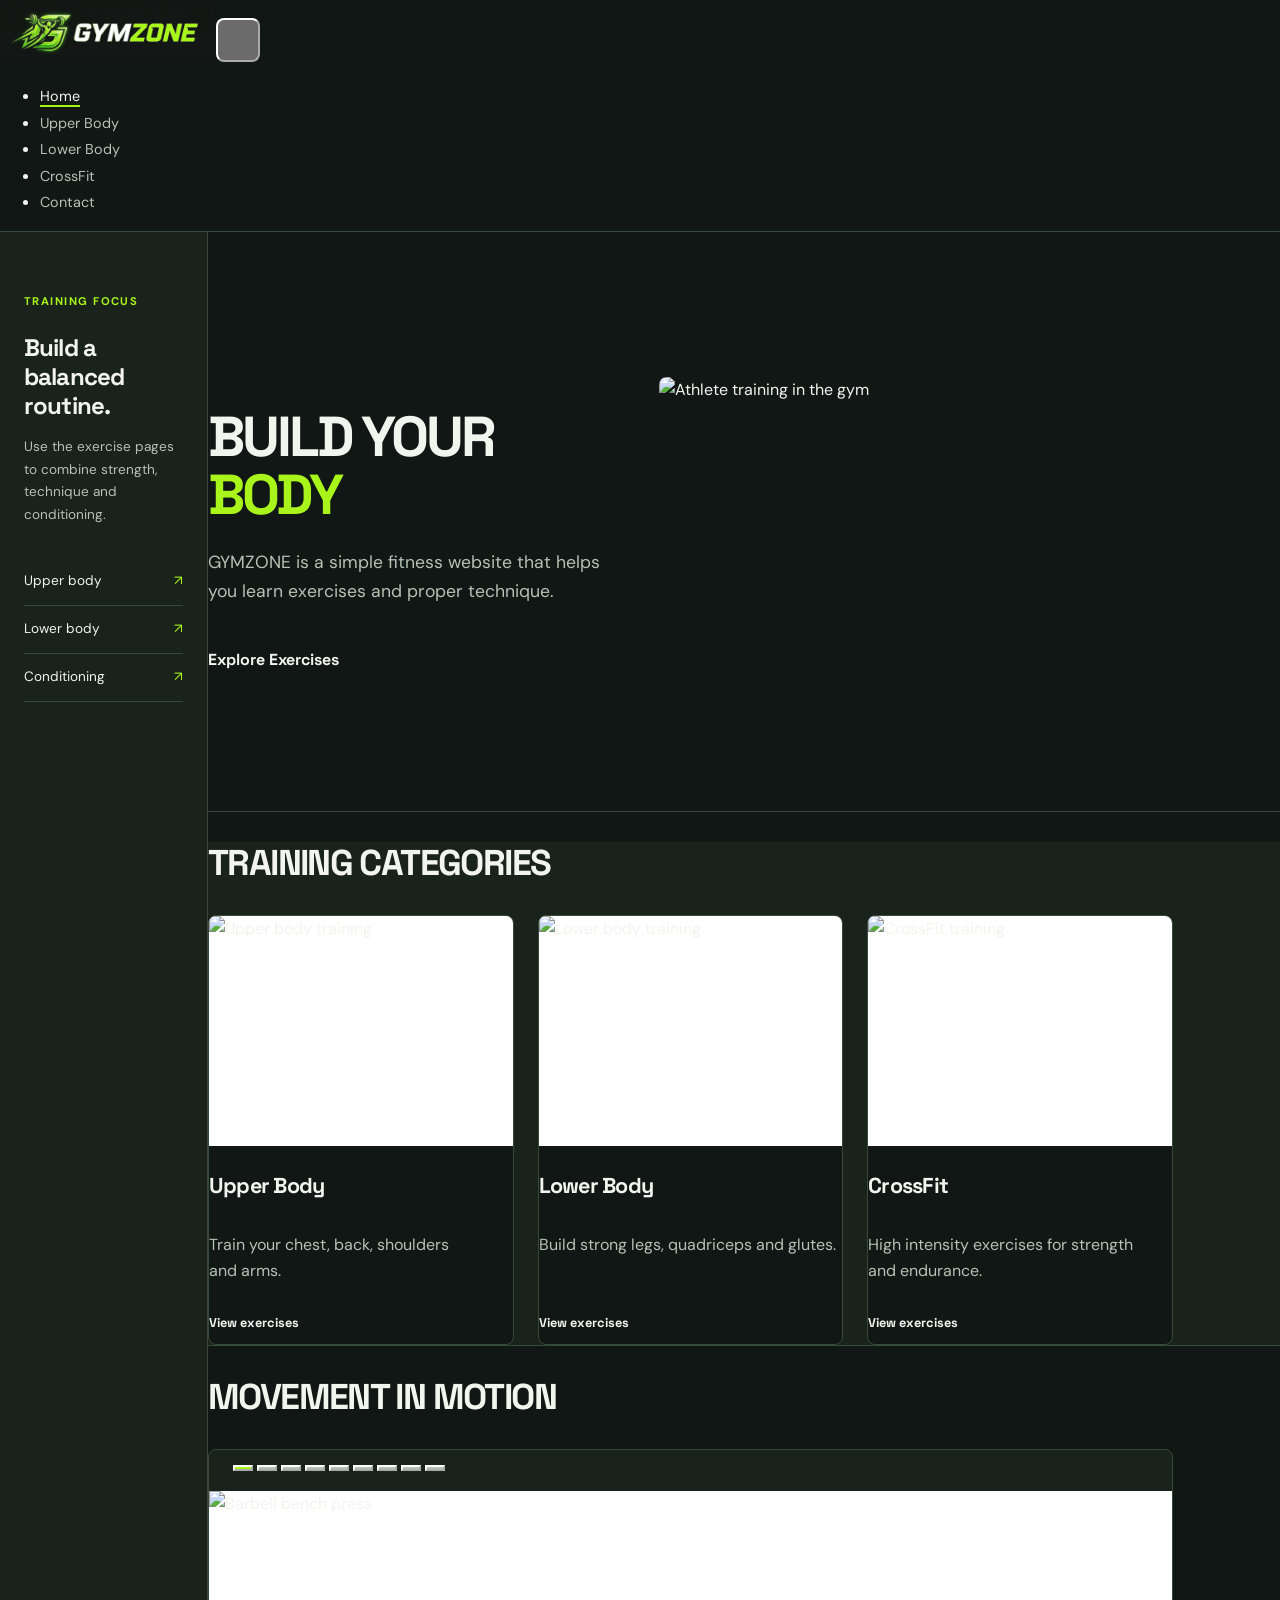
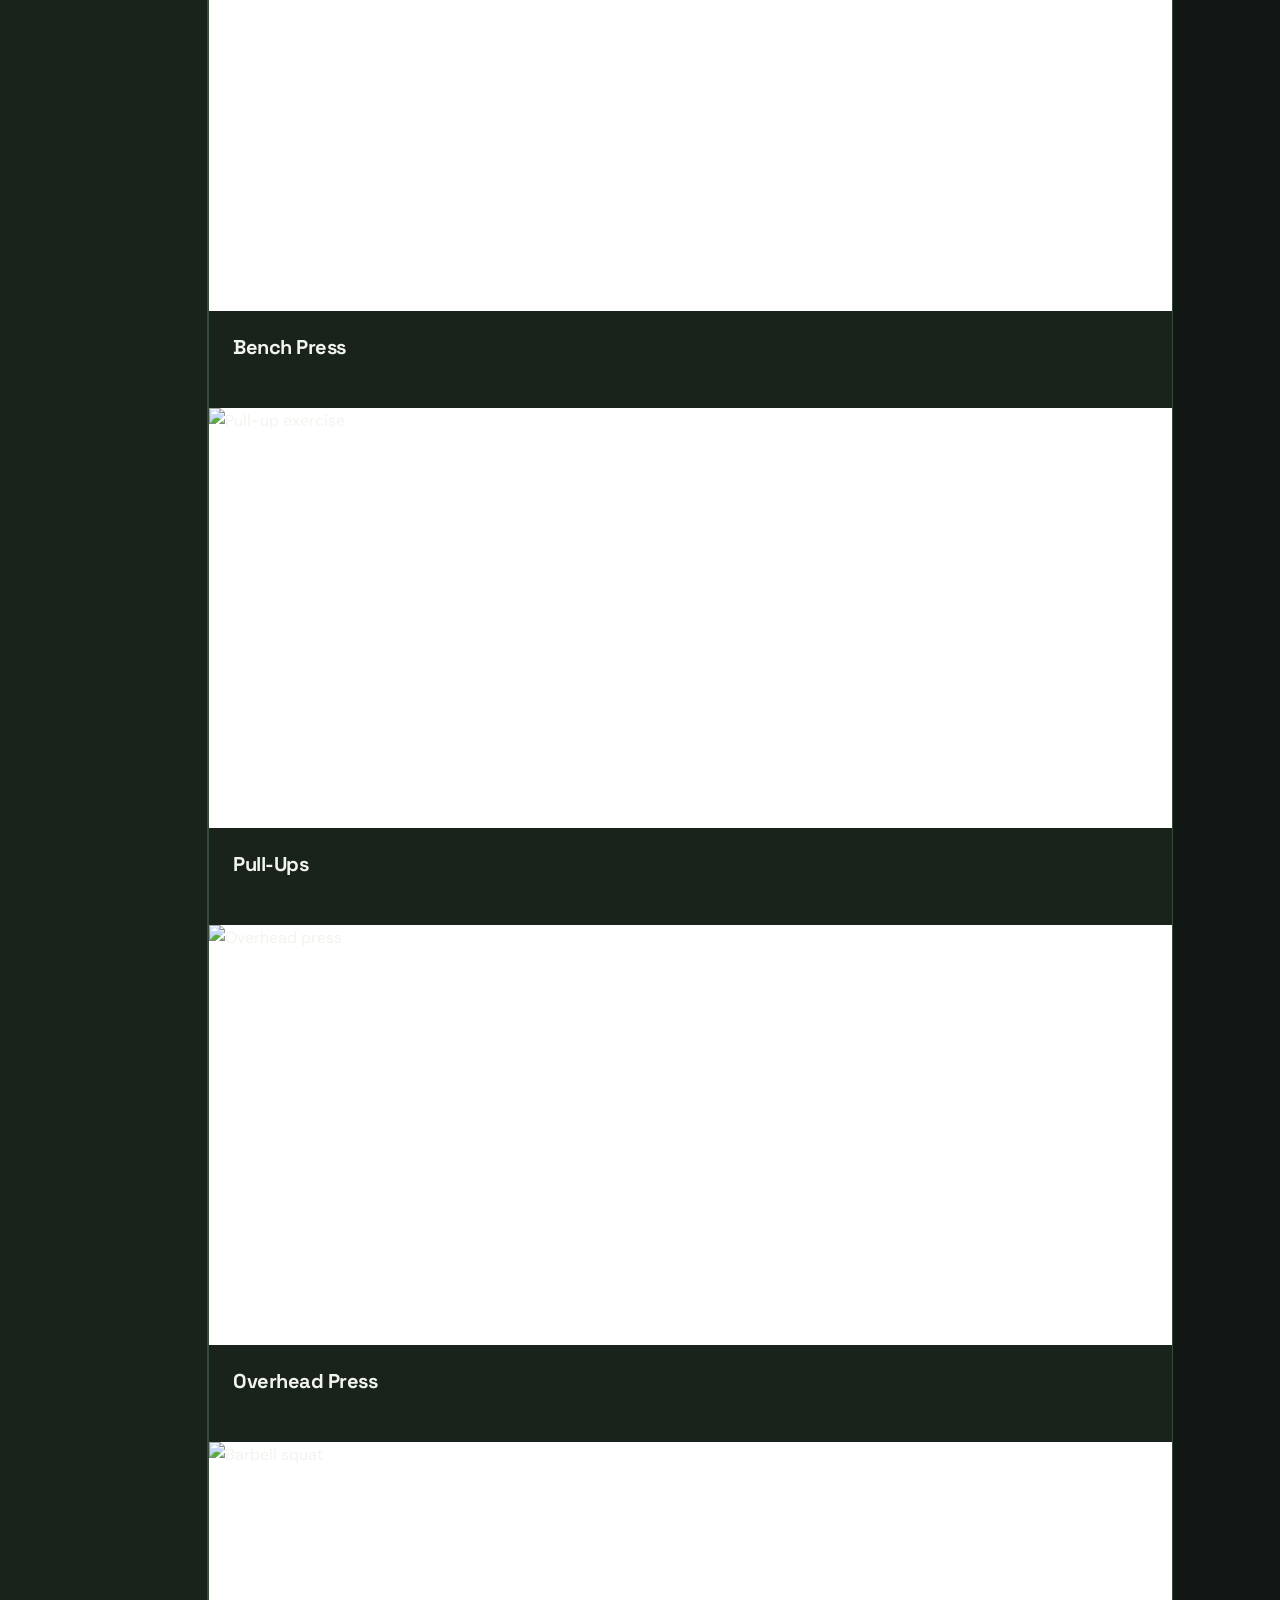
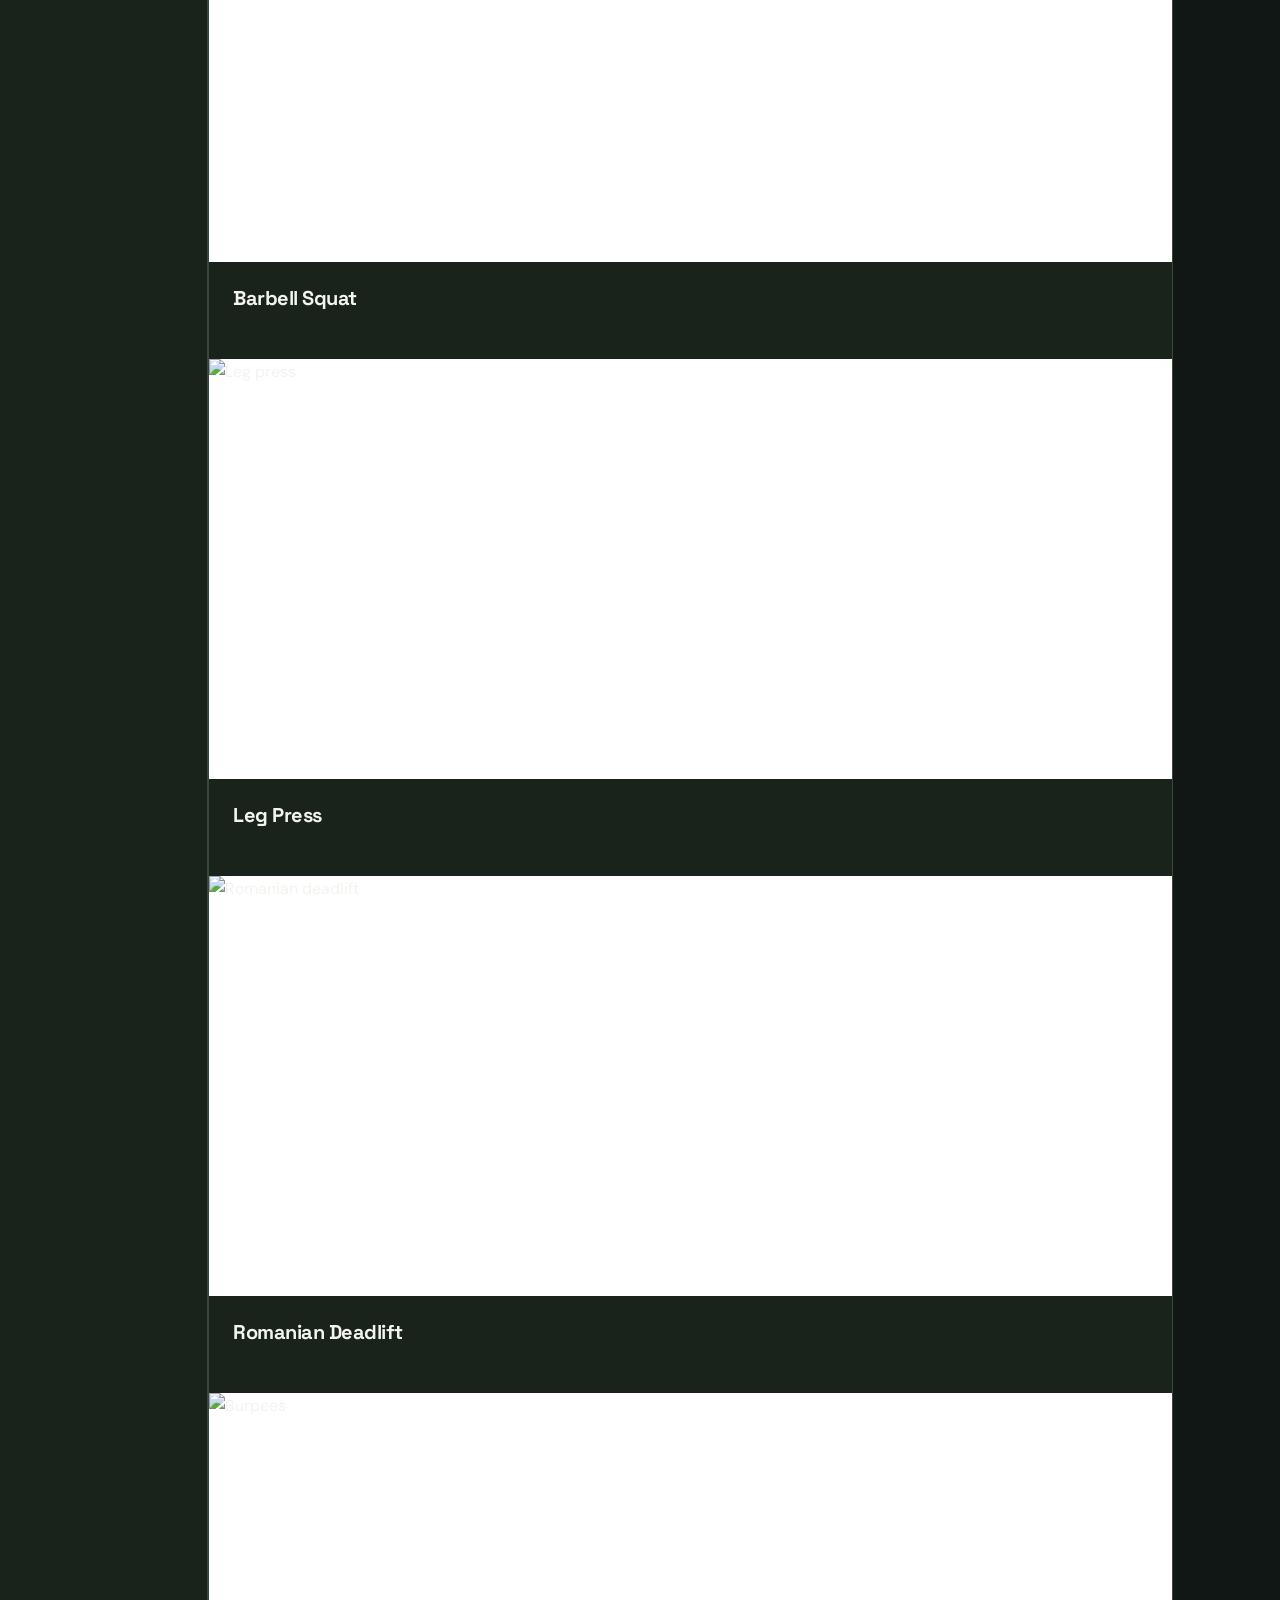
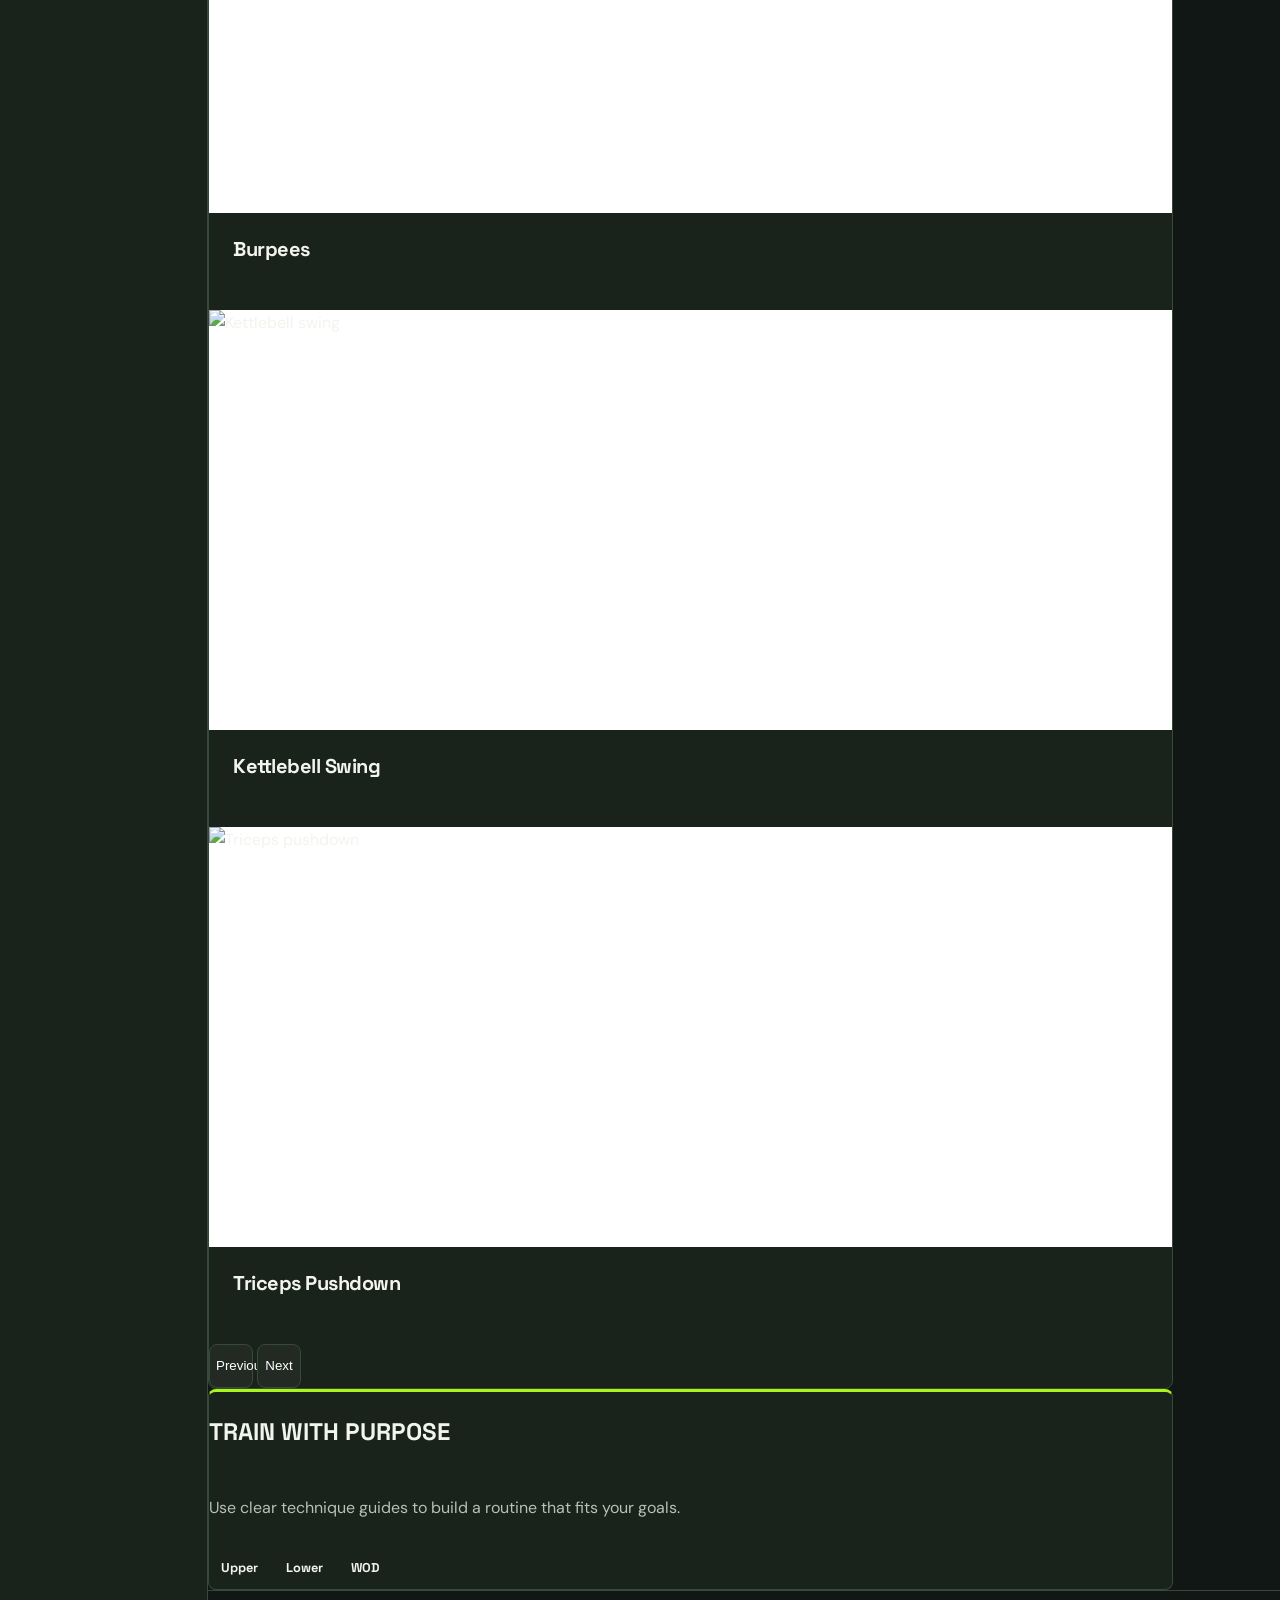
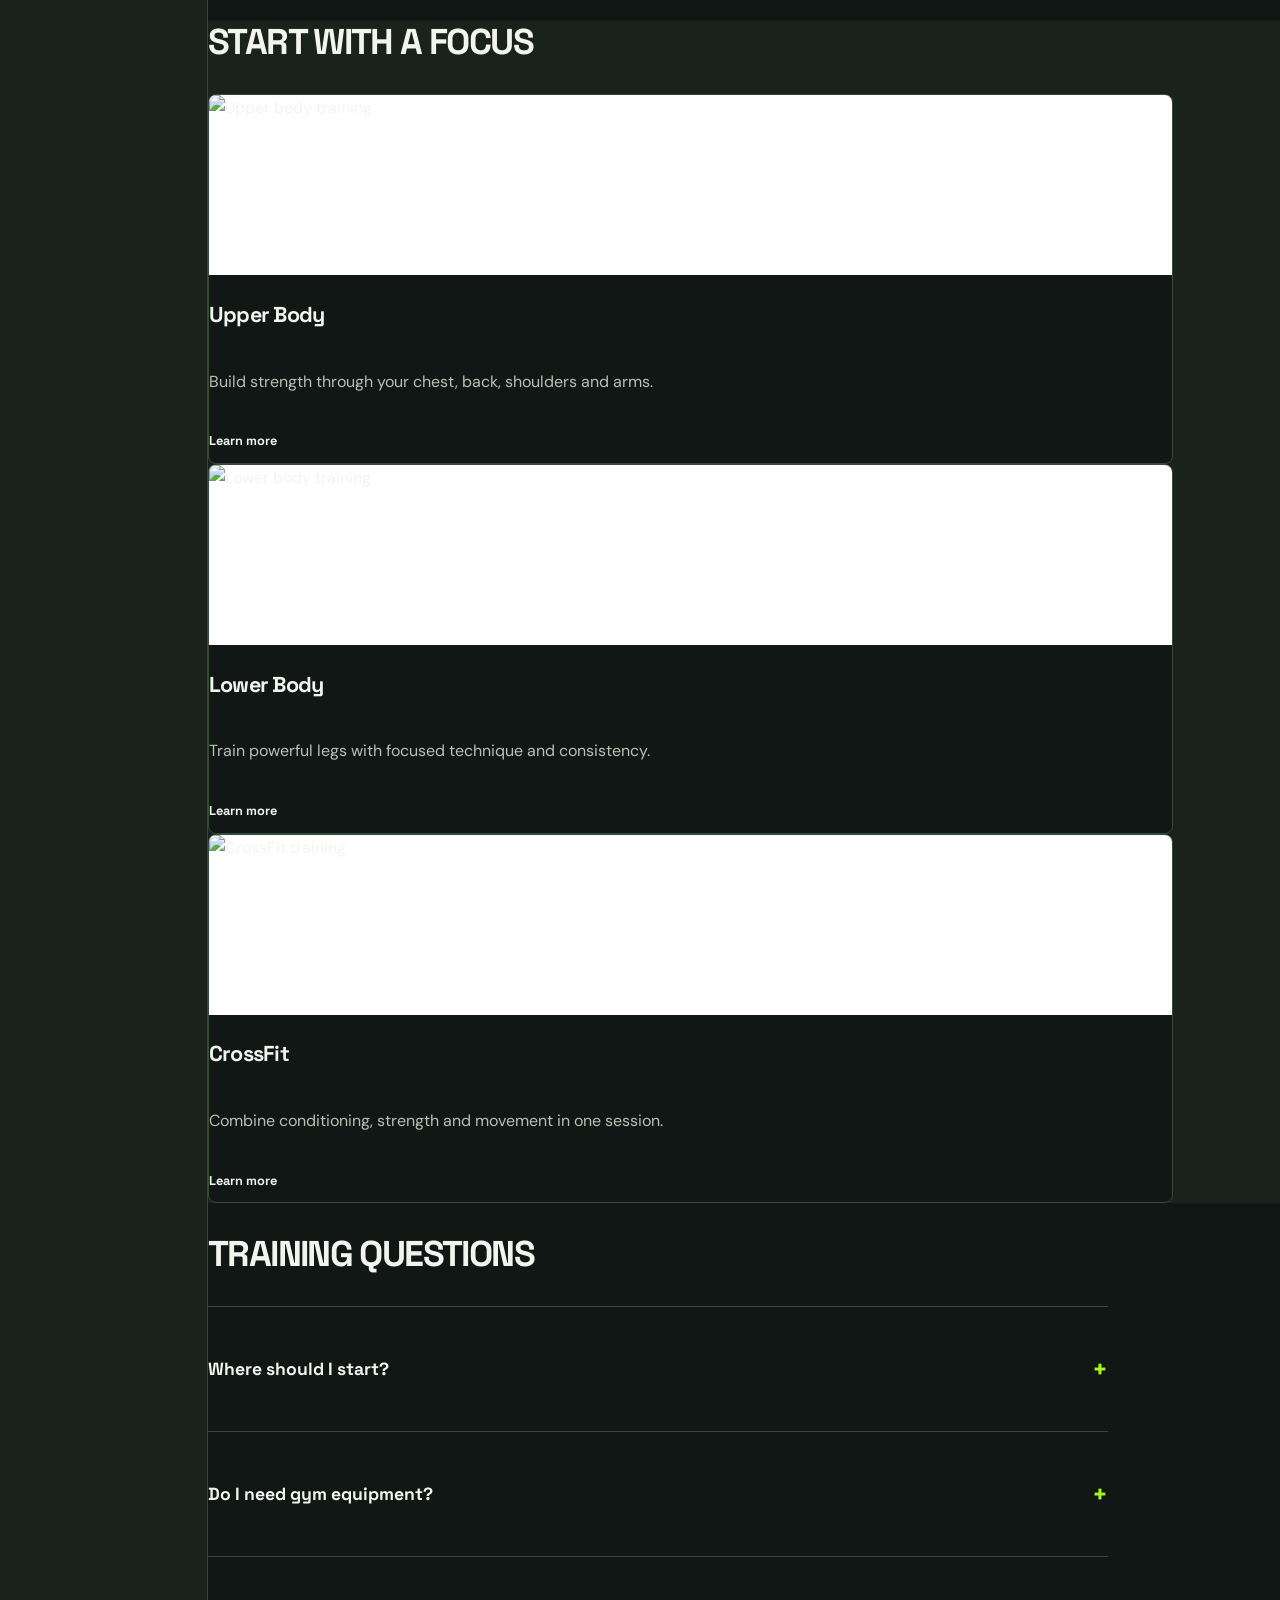
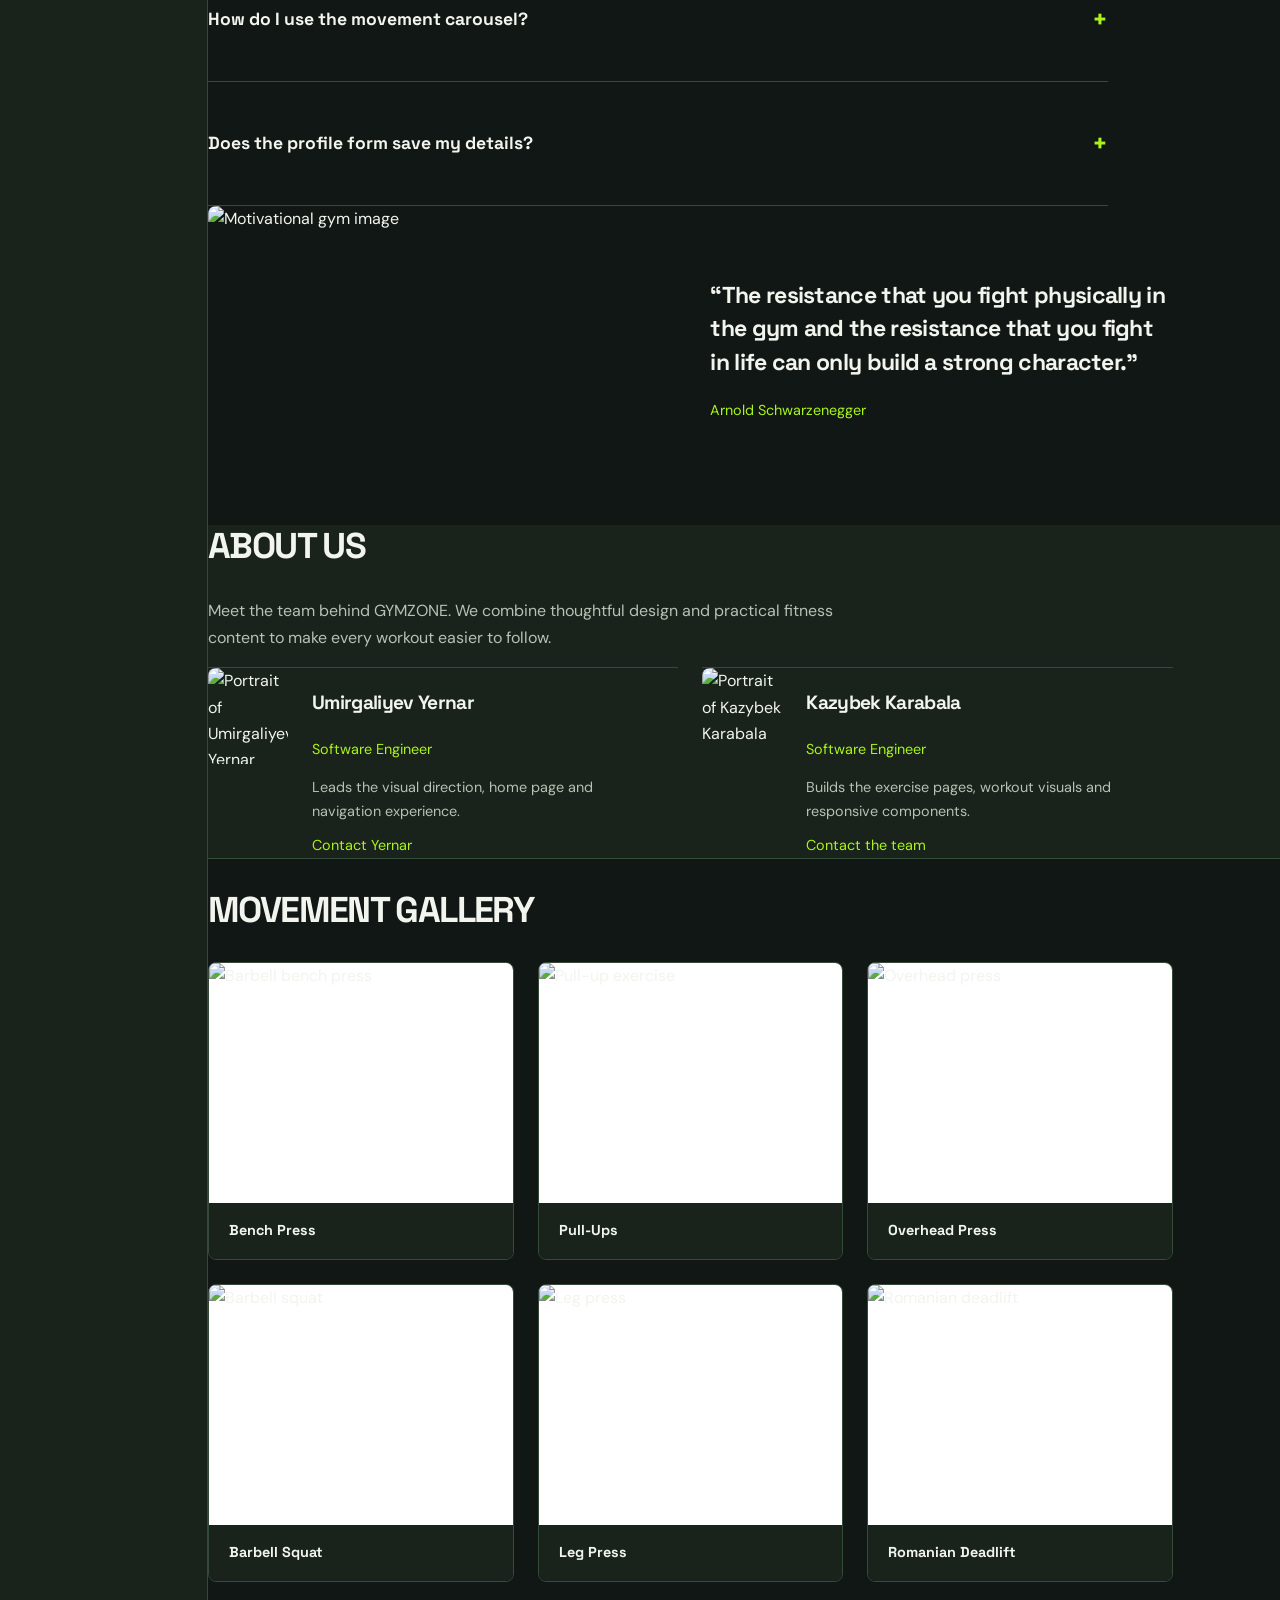
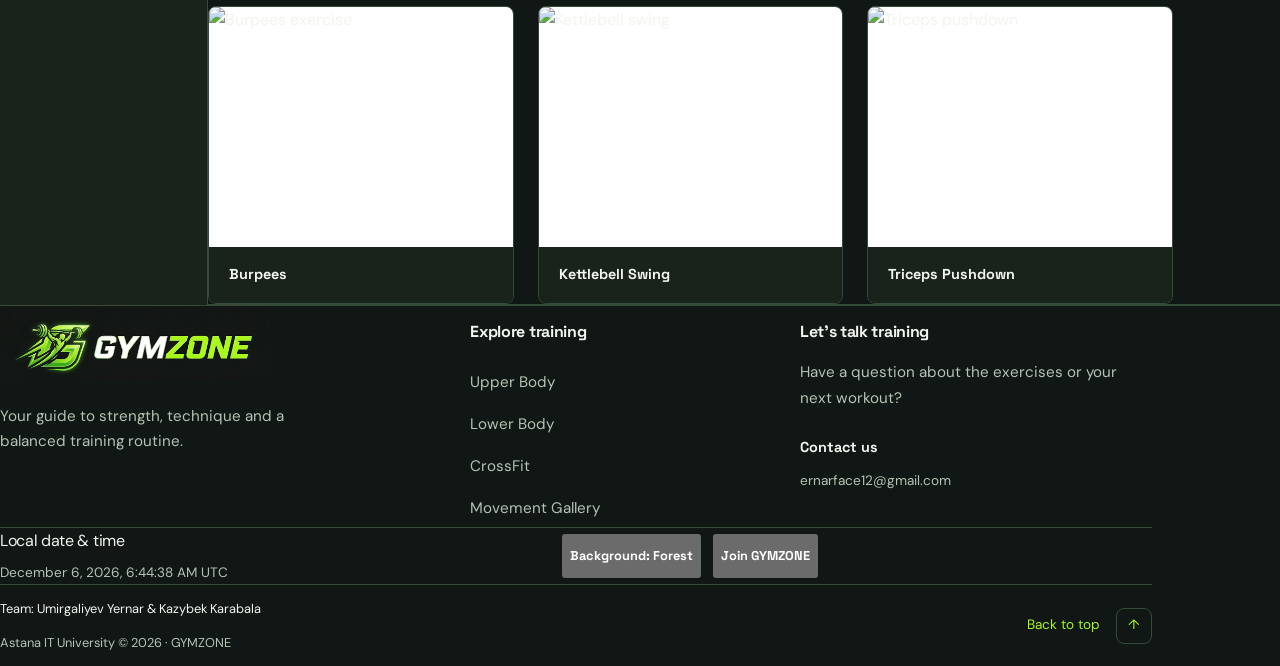
==== commit b741ee57: "Assignment-4.1" ====
--- a/index.html
+++ b/index.html
@@ -3,10 +3,11 @@
     <head>
         <meta charset="UTF-8" />
         <meta name="viewport" content="width=device-width, initial-scale=1.0" />
-        <meta name="theme-color" content="#111111" />
+        <meta name="theme-color" content="#111715" />
         <title>GYMZONE - Home</title>
         <link href="vendor/bootstrap/bootstrap.min.css" rel="stylesheet" />
         <link rel="stylesheet" href="css/style.css" />
+        <link rel="stylesheet" href="css/interactive.css" />
     </head>
     <body>
         <a class="skip-link" href="#main-content">Skip to main content</a>
@@ -17,7 +18,13 @@
                     aria-label="Main navigation"
                 >
                     <div class="container">
-                        <a class="navbar-brand" href="index.html">GYMZONE</a>
+                        <a class="navbar-brand" href="index.html"
+                            ><img
+                                src="images/gymzone-logo.png"
+                                alt="GYMZONE"
+                                width="1024"
+                                height="285"
+                        /></a>
                         <button
                             class="navbar-toggler"
                             type="button"
@@ -413,6 +420,139 @@
                         </div>
                     </div>
                 </section>
+                <section
+                    class="section faq-section py-5"
+                    id="training-faq"
+                    aria-labelledby="faq-title"
+                >
+                    <div class="container">
+                        <h2 class="section-title" id="faq-title">TRAINING QUESTIONS</h2>
+                        <div class="faq-list">
+                            <article class="faq-item">
+                                <h3 class="m-0">
+                                    <button
+                                        type="button"
+                                        class="faq-question"
+                                        id="faq-question-1"
+                                        aria-expanded="false"
+                                        aria-controls="faq-answer-1"
+                                    >
+                                        Where should I start?<span aria-hidden="true">+</span>
+                                    </button>
+                                </h3>
+                                <div
+                                    class="faq-panel"
+                                    id="faq-answer-1"
+                                    role="region"
+                                    aria-labelledby="faq-question-1"
+                                    aria-hidden="true"
+                                    inert
+                                >
+                                    <div class="faq-answer">
+                                        <p>
+                                            Choose Upper Body, Lower Body or CrossFit. Open an
+                                            exercise page and read its technique steps before trying
+                                            the movement.
+                                        </p>
+                                    </div>
+                                </div>
+                            </article>
+                            <article class="faq-item">
+                                <h3 class="m-0">
+                                    <button
+                                        type="button"
+                                        class="faq-question"
+                                        id="faq-question-2"
+                                        aria-expanded="false"
+                                        aria-controls="faq-answer-2"
+                                    >
+                                        Do I need gym equipment?<span aria-hidden="true">+</span>
+                                    </button>
+                                </h3>
+                                <div
+                                    class="faq-panel"
+                                    id="faq-answer-2"
+                                    role="region"
+                                    aria-labelledby="faq-question-2"
+                                    aria-hidden="true"
+                                    inert
+                                >
+                                    <div class="faq-answer">
+                                        <p>
+                                            Equipment depends on the exercise. Push-ups and burpees
+                                            use your body weight; other guides show machines,
+                                            barbells or dumbbells.
+                                        </p>
+                                    </div>
+                                </div>
+                            </article>
+                            <article class="faq-item">
+                                <h3 class="m-0">
+                                    <button
+                                        type="button"
+                                        class="faq-question"
+                                        id="faq-question-3"
+                                        aria-expanded="false"
+                                        aria-controls="faq-answer-3"
+                                    >
+                                        How do I use the movement carousel?<span aria-hidden="true"
+                                            >+</span
+                                        >
+                                    </button>
+                                </h3>
+                                <div
+                                    class="faq-panel"
+                                    id="faq-answer-3"
+                                    role="region"
+                                    aria-labelledby="faq-question-3"
+                                    aria-hidden="true"
+                                    inert
+                                >
+                                    <div class="faq-answer">
+                                        <p>
+                                            Use the arrow buttons to move between exercises, or
+                                            select an indicator to jump to a slide. Slides wait for
+                                            your input.
+                                        </p>
+                                    </div>
+                                </div>
+                            </article>
+                            <article class="faq-item">
+                                <h3 class="m-0">
+                                    <button
+                                        type="button"
+                                        class="faq-question"
+                                        id="faq-question-4"
+                                        aria-expanded="false"
+                                        aria-controls="faq-answer-4"
+                                    >
+                                        Does the profile form save my details?<span
+                                            aria-hidden="true"
+                                            >+</span
+                                        >
+                                    </button>
+                                </h3>
+                                <div
+                                    class="faq-panel"
+                                    id="faq-answer-4"
+                                    role="region"
+                                    aria-labelledby="faq-question-4"
+                                    aria-hidden="true"
+                                    inert
+                                >
+                                    <div class="faq-answer">
+                                        <p>
+                                            No. It demonstrates form validation locally. Your
+                                            details are not sent to a server, and passwords are
+                                            cleared after a successful check or when you close the
+                                            window.
+                                        </p>
+                                    </div>
+                                </div>
+                            </article>
+                        </div>
+                    </div>
+                </section>
                 <section class="section motivation py-5">
                     <div class="container">
                         <img src="images/arnold1.jpg" alt="Motivational gym image" loading="lazy" />
@@ -548,26 +688,178 @@
                     </div>
                 </section>
             </main>
-            <footer id="main-footer" class="site-footer py-5">
-                <div class="container footer-content">
-                    <div class="footer-brand">
-                        <a href="index.html" class="logo">GYMZONE</a>
-                        <p>Exercise & Fitness Guide</p>
-                    </div>
-                    <div class="footer-links">
-                        <a href="upper.html">Upper Body</a>
-                        <a href="lower.html">Lower Body</a>
-                        <a href="crossfit.html">CrossFit</a>
-                        <a href="contact.html">Contact</a>
-                    </div>
-                    <div class="footer-team">
-                        <p>Team: Umirgaliyev Yernar &amp; Kazybek Karabala</p>
-                        <p>Astana IT University &copy; 2026</p>
-                        <a class="footer-contact" href="mailto:ernarface12@gmail.com">Contact us</a>
+            <footer id="main-footer" class="site-footer pt-5 pb-4">
+                <div class="container">
+                    <div class="footer-content pb-4 pb-lg-5">
+                        <div class="footer-brand">
+                            <a href="index.html" class="logo" aria-label="GYMZONE home">
+                                <img
+                                    src="images/gymzone-logo.png"
+                                    alt="GYMZONE"
+                                    width="1024"
+                                    height="285"
+                                    loading="lazy"
+                                />
+                            </a>
+                            <p class="mt-3 mb-0">
+                                Your guide to strength, technique and a balanced training routine.
+                            </p>
+                        </div>
+                        <nav class="footer-links" aria-label="Footer training navigation">
+                            <h2 class="footer-heading mb-2">Explore training</h2>
+                            <a href="upper.html">Upper Body</a>
+                            <a href="lower.html">Lower Body</a>
+                            <a href="crossfit.html">CrossFit</a>
+                            <a href="index.html#gallery">Movement Gallery</a>
+                        </nav>
+                        <div class="footer-connect">
+                            <h2 class="footer-heading mb-3">Let's talk training</h2>
+                            <p class="mb-3">
+                                Have a question about the exercises or your next workout?
+                            </p>
+                            <a href="contact.html" class="btn btn-outline-primary">Contact us</a>
+                            <a class="footer-email mt-3" href="mailto:ernarface12@gmail.com"
+                                >ernarface12@gmail.com</a
+                            >
+                        </div>
+                    </div>
+                    <div class="footer-tools py-4">
+                        <div class="footer-clock">
+                            <span class="footer-heading">Local date &amp; time</span>
+                            <time id="current-datetime" aria-live="off">Loading local time...</time>
+                        </div>
+                        <div class="footer-tool-buttons">
+                            <button
+                                type="button"
+                                class="btn btn-secondary btn-sm"
+                                id="change-background"
+                            >
+                                Background: Forest
+                            </button>
+                            <button type="button" class="btn btn-primary btn-sm" data-open-profile>
+                                Join GYMZONE
+                            </button>
+                        </div>
+                        <span id="background-status" class="visually-hidden" role="status"></span>
+                    </div>
+                    <div class="footer-bottom pt-4">
+                        <div class="footer-credits">
+                            <p class="mb-1">Team: Umirgaliyev Yernar &amp; Kazybek Karabala</p>
+                            <p class="mb-0">Astana IT University &copy; 2026 · GYMZONE</p>
+                        </div>
+                        <a class="footer-top" href="#main-header"
+                            >Back to top <span aria-hidden="true">↑</span></a
+                        >
                     </div>
                 </div>
             </footer>
+            <dialog
+                id="profile-dialog"
+                class="profile-dialog"
+                aria-labelledby="profile-title"
+                aria-describedby="profile-description"
+            >
+                <div class="profile-dialog-content p-4 p-sm-5">
+                    <button
+                        type="button"
+                        class="dialog-close"
+                        data-close-profile
+                        aria-label="Close profile form"
+                    >
+                        <span aria-hidden="true">&times;</span>
+                    </button>
+                    <h2 id="profile-title" class="mb-3">Join GYMZONE updates</h2>
+                    <p id="profile-description" class="interactive-muted mb-4">
+                        Try the sign-up form. This demo checks your details in this browser only. No
+                        account is created and no password is saved.
+                    </p>
+                    <form id="profile-form" data-validate novalidate>
+                        <div class="mb-3">
+                            <label class="form-label" for="profile-name">Name</label>
+                            <input
+                                class="form-control"
+                                id="profile-name"
+                                name="name"
+                                autocomplete="name"
+                                required
+                                maxlength="80"
+                                data-label="Name"
+                                aria-describedby="profile-name-error"
+                            />
+                            <p class="field-error" id="profile-name-error"></p>
+                        </div>
+                        <div class="mb-3">
+                            <label class="form-label" for="profile-email">Email</label>
+                            <input
+                                class="form-control"
+                                id="profile-email"
+                                name="email"
+                                type="email"
+                                autocomplete="email"
+                                required
+                                data-label="Email"
+                                aria-describedby="profile-email-error"
+                            />
+                            <p class="field-error" id="profile-email-error"></p>
+                        </div>
+                        <div class="mb-3">
+                            <label class="form-label" for="profile-password">Password</label>
+                            <input
+                                class="form-control"
+                                id="profile-password"
+                                name="password"
+                                type="password"
+                                autocomplete="new-password"
+                                minlength="8"
+                                required
+                                data-label="Password"
+                                aria-describedby="password-help profile-password-error"
+                            />
+                            <p class="form-help" id="password-help">
+                                Use at least 8 characters. Do not enter a password you use
+                                elsewhere.
+                            </p>
+                            <p class="field-error" id="profile-password-error"></p>
+                        </div>
+                        <div class="mb-4">
+                            <label class="form-label" for="profile-confirm">Confirm password</label>
+                            <input
+                                class="form-control"
+                                id="profile-confirm"
+                                name="confirmPassword"
+                                type="password"
+                                autocomplete="new-password"
+                                required
+                                data-label="Password confirmation"
+                                aria-describedby="profile-confirm-error"
+                            />
+                            <p class="field-error" id="profile-confirm-error"></p>
+                        </div>
+                        <div class="form-check mb-3">
+                            <input
+                                class="form-check-input"
+                                id="profile-updates"
+                                name="updates"
+                                type="checkbox"
+                            />
+                            <label class="form-check-label" for="profile-updates"
+                                >Subscribe to training updates</label
+                            >
+                        </div>
+                        <p
+                            class="form-status"
+                            id="profile-status"
+                            role="status"
+                            aria-live="polite"
+                        ></p>
+                        <button type="submit" class="btn btn-primary w-100">
+                            Check my profile
+                        </button>
+                    </form>
+                </div>
+            </dialog>
             <script src="vendor/bootstrap/bootstrap.bundle.min.js"></script>
+            <script src="js/main.js" defer></script>
         </div>
     </body>
 </html>
--- a/css/style.css
+++ b/css/style.css
@@ -23,15 +23,15 @@
 }
 
 :root {
-    --paper: #101311;
-    --surface: #191e1a;
-    --surface-raised: #232a24;
+    --paper: #111715;
+    --surface: #19221b;
+    --surface-raised: #253127;
     --ink: #f2f4ee;
-    --muted: #b0b9ae;
-    --line: #374039;
-    --accent: #d2ed75;
-    --accent-hover: #e2f5a3;
-    --accent-ink: #16200d;
+    --muted: #b5c2b4;
+    --line: #354a38;
+    --accent: #a9f51b;
+    --accent-hover: #c5ff61;
+    --accent-ink: #17210c;
     --radius: 8px;
     --font-body: "DM Sans", sans-serif;
     --font-heading: "Space Grotesk", sans-serif;
@@ -145,7 +145,7 @@
 }
 
 .navbar {
-    --bs-dark-rgb: 16, 19, 17;
+    --bs-dark-rgb: 17, 23, 21;
     --bs-navbar-color: var(--muted);
     --bs-navbar-hover-color: var(--ink);
     --bs-navbar-active-color: var(--ink);
@@ -159,21 +159,35 @@
 .logo {
     display: inline-flex;
     align-items: center;
-    gap: 10px;
-    color: var(--ink);
-    font-size: 1.55rem;
-    font-weight: 700;
-    letter-spacing: -0.055em;
-}
-
-.navbar-brand::before,
-.logo::before {
-    content: "";
-    width: 9px;
-    height: 20px;
-    border-radius: 2px;
-    background: var(--accent);
-    transform: skewX(-12deg);
+    padding: 0;
+    line-height: 1;
+}
+
+.navbar-brand img {
+    width: 212px;
+    height: auto;
+}
+
+.logo img {
+    width: 270px;
+    height: auto;
+}
+
+.navbar-brand,
+.logo,
+.footer-links a,
+.footer-email,
+.footer-top,
+.sidebar-nav a {
+    transition:
+        color 220ms ease,
+        opacity 220ms ease,
+        transform 220ms ease;
+}
+
+.navbar-brand:hover,
+.logo:hover {
+    opacity: 0.88;
 }
 
 .navbar-nav {
@@ -268,14 +282,14 @@
 
 .hero-content {
     display: grid;
-    grid-template-columns: minmax(0, 1.3fr) minmax(0, 0.85fr);
+    grid-template-columns: minmax(0, 1fr) minmax(0, 1.25fr);
     align-items: center;
     gap: 40px;
 }
 
 .hero h1 {
     margin-bottom: 24px;
-    font-size: clamp(3.5rem, 5.5vw, 5.5rem);
+    font-size: clamp(3rem, 4.4vw, 4.5rem);
     line-height: 1.03;
     letter-spacing: -0.055em;
 }
@@ -293,12 +307,12 @@
 }
 
 .hero img {
-    justify-self: end;
-    max-width: 350px;
-    height: 490px;
+    width: 100%;
+    max-width: none;
+    height: auto;
+    aspect-ratio: 16 / 9;
     border-radius: var(--radius);
-    object-fit: cover;
-    object-position: left center;
+    object-fit: contain;
 }
 
 .section-title {
@@ -832,7 +846,7 @@
 #contact-form .form-select:focus,
 #contact-form .form-check-input:focus {
     border-color: var(--accent);
-    box-shadow: 0 0 0 3px rgb(210 237 117 / 18%);
+    box-shadow: 0 0 0 3px rgb(169 245 27 / 18%);
 }
 
 #contact-form .form-check-input {
@@ -868,35 +882,135 @@
 
 .footer-content {
     display: grid;
-    grid-template-columns: 1fr 1fr 1.3fr;
+    grid-template-columns: 1.2fr 0.8fr 1fr;
     align-items: start;
-    gap: 32px;
-}
-
-.footer-content p {
-    margin-block: 12px;
-    color: var(--muted);
-    font-size: 0.85rem;
+    gap: 48px;
+}
+
+.footer-brand p,
+.footer-connect p {
+    max-width: 34ch;
+    color: var(--muted);
+    font-size: 0.95rem;
+}
+
+.footer-heading {
+    color: var(--ink);
+    font-size: 1rem;
+    letter-spacing: -0.02em;
 }
 
 .footer-links {
     display: flex;
     flex-direction: column;
     align-items: flex-start;
-    gap: 12px;
-    font-size: 0.9rem;
-}
-
-.footer-team {
-    text-align: right;
-}
-
-.footer-team p:first-child {
-    margin-top: 0;
+    gap: 6px;
+}
+
+.footer-links a {
+    display: inline-flex;
+    align-items: center;
+    min-height: 36px;
+    color: var(--muted);
+    font-size: 0.95rem;
+}
+
+.footer-links a:hover,
+.footer-links a:focus-visible {
+    color: var(--accent);
+    transform: translateX(4px);
+}
+
+.footer-email {
+    display: block;
+    width: fit-content;
+    max-width: 100%;
+    color: var(--muted);
+    font-size: 0.85rem;
+    overflow-wrap: anywhere;
+}
+
+.footer-email:hover {
+    color: var(--accent);
+}
+
+.footer-bottom {
+    display: flex;
+    justify-content: space-between;
+    align-items: center;
+    gap: 24px;
+    border-top: 1px solid var(--line);
+}
+
+.footer-credits p {
+    color: var(--muted);
+    font-size: 0.8rem;
+}
+
+.footer-credits p:first-child {
     color: var(--ink);
 }
 
+.footer-top {
+    display: inline-flex;
+    align-items: center;
+    flex-shrink: 0;
+    gap: 16px;
+    min-height: 44px;
+    color: var(--accent);
+    font-size: 0.85rem;
+}
+
+.footer-top span {
+    display: grid;
+    place-items: center;
+    width: 36px;
+    height: 36px;
+    border: 1px solid var(--line);
+    border-radius: var(--radius);
+    transition:
+        transform 220ms ease,
+        border-color 220ms ease;
+}
+
+.footer-top:hover span {
+    border-color: var(--accent);
+    transform: translateY(-3px);
+}
+
+@media (prefers-reduced-motion: no-preference) {
+    .hero-content > div,
+    .page-title .container {
+        animation: content-enter 550ms ease-out both;
+    }
+
+    .hero img {
+        animation: content-enter 650ms 80ms ease-out both;
+    }
+
+    .btn:hover {
+        transform: translateY(-2px);
+    }
+
+    .btn:active {
+        transform: translateY(0);
+    }
+}
+
+@keyframes content-enter {
+    from {
+        opacity: 0;
+        transform: translateY(12px);
+    }
+
+    to {
+        opacity: 1;
+        transform: translateY(0);
+    }
+}
+
 /* Responsive typography and custom layouts */
+
 @media (max-width: 991px) {
     .navbar-collapse {
         padding-block: 16px;
@@ -916,10 +1030,6 @@
 
     .hero h1 {
         font-size: 3rem;
-    }
-
-    .hero img {
-        height: 400px;
     }
 
     .card-grid {
@@ -980,8 +1090,8 @@
         font-size: 1rem;
     }
 
-    .hero img {
-        height: 360px;
+    .hero-content {
+        grid-template-columns: 1fr;
     }
 
     .section-title {
@@ -1010,9 +1120,8 @@
         grid-template-columns: 1fr 1fr;
     }
 
-    .footer-team {
+    .footer-brand {
         grid-column: 1 / -1;
-        text-align: left;
     }
 
     .motivation .container {
@@ -1107,6 +1216,16 @@
 
     .footer-content {
         grid-template-columns: 1fr;
+        gap: 32px;
+    }
+
+    .footer-bottom {
+        align-items: flex-start;
+        flex-direction: column;
+    }
+
+    .navbar-brand img {
+        width: 190px;
     }
 }
 
--- a/css/interactive.css
+++ b/css/interactive.css
@@ -0,0 +1,265 @@
+body,
+.sidebar,
+.page-title,
+#main-footer,
+.navbar,
+.profile-dialog,
+.faq-item,
+#categories,
+#bootstrap-cards,
+.team-section {
+    transition:
+        background-color 300ms ease,
+        border-color 300ms ease;
+}
+
+.footer-tools {
+    display: flex;
+    justify-content: space-between;
+    align-items: center;
+    flex-wrap: wrap;
+    gap: 24px;
+    border-top: 1px solid var(--line);
+}
+
+.footer-clock {
+    display: grid;
+    gap: 8px;
+}
+
+.footer-clock time {
+    color: var(--muted);
+    font-size: 0.85rem;
+    font-variant-numeric: tabular-nums;
+}
+
+.footer-tool-buttons {
+    display: flex;
+    flex-wrap: wrap;
+    gap: 12px;
+}
+
+.interactive-muted,
+.form-help {
+    color: var(--muted);
+}
+
+.faq-list {
+    max-width: 900px;
+    border-top: 1px solid var(--line);
+}
+
+.faq-item {
+    border-bottom: 1px solid var(--line);
+}
+
+.faq-question {
+    display: flex;
+    align-items: center;
+    justify-content: space-between;
+    gap: 24px;
+    width: 100%;
+    padding: 24px 0;
+    border: 0;
+    background: transparent;
+    color: var(--ink);
+    font-family: var(--font-heading);
+    font-size: 1.1rem;
+    line-height: 1.5;
+    text-align: left;
+    transition: color 200ms ease;
+}
+
+.faq-question:hover,
+.faq-question[aria-expanded="true"] {
+    color: var(--accent);
+}
+
+.faq-question span {
+    flex-shrink: 0;
+    color: var(--accent);
+    font-size: 1.6rem;
+    transition: transform 250ms ease;
+}
+
+.faq-question[aria-expanded="true"] span {
+    transform: rotate(45deg);
+}
+
+.faq-panel {
+    display: grid;
+    grid-template-rows: 0fr;
+    opacity: 0;
+    transition:
+        grid-template-rows 280ms ease,
+        opacity 280ms ease;
+}
+
+.faq-panel.is-open {
+    grid-template-rows: 1fr;
+    opacity: 1;
+}
+
+.faq-answer {
+    min-height: 0;
+    overflow: hidden;
+}
+
+.faq-answer p {
+    max-width: 70ch;
+    margin: 0;
+    padding: 0 24px 24px 0;
+    color: var(--muted);
+}
+
+.dialog-is-open {
+    overflow: hidden;
+}
+
+.profile-dialog {
+    width: min(560px, calc(100% - 32px));
+    max-height: calc(100dvh - 32px);
+    margin: auto;
+    padding: 0;
+    overflow-y: auto;
+    overscroll-behavior: contain;
+    border: 1px solid var(--line);
+    border-top: 3px solid var(--accent);
+    border-radius: var(--radius);
+    background: var(--surface);
+    color: var(--ink);
+}
+
+.profile-dialog::backdrop {
+    background: rgb(5 10 7 / 82%);
+}
+
+.profile-dialog-content {
+    position: relative;
+}
+
+.profile-dialog h2 {
+    max-width: 90%;
+    font-size: 1.75rem;
+    letter-spacing: -0.04em;
+}
+
+.dialog-close {
+    position: absolute;
+    top: 10px;
+    right: 10px;
+    display: grid;
+    place-items: center;
+    width: 40px;
+    height: 40px;
+    padding: 0;
+    border: 1px solid var(--line);
+    border-radius: var(--radius);
+    background: var(--paper);
+    color: var(--ink);
+    font-size: 1.5rem;
+    line-height: 1;
+    transition:
+        color 200ms ease,
+        border-color 200ms ease;
+}
+
+.dialog-close:hover {
+    border-color: var(--accent);
+    color: var(--accent);
+}
+
+#profile-form .form-control {
+    min-height: 48px;
+    border-color: #626e61;
+    border-radius: var(--radius);
+    background-color: var(--paper);
+    color: var(--ink);
+}
+
+#profile-form .form-control:focus {
+    border-color: var(--accent);
+    box-shadow: 0 0 0 3px rgb(169 245 27 / 18%);
+}
+
+.field-error,
+.form-help {
+    margin: 8px 0 0;
+    font-size: 0.82rem;
+    line-height: 1.5;
+}
+
+.field-error {
+    color: #ffaaa4;
+}
+
+.field-error:empty,
+.form-status:empty {
+    display: none;
+}
+
+.form-status {
+    margin-bottom: 16px;
+    color: var(--accent);
+    font-size: 0.9rem;
+}
+
+#profile-form .is-invalid,
+#contact-form .is-invalid {
+    border-color: #ffaaa4;
+}
+
+@media (prefers-reduced-motion: no-preference) {
+    .profile-dialog[open] {
+        animation: dialog-enter 220ms ease-out;
+    }
+
+    .profile-dialog[open]::backdrop {
+        animation: backdrop-enter 220ms ease-out;
+    }
+}
+
+@keyframes dialog-enter {
+    from {
+        opacity: 0;
+        transform: translateY(12px);
+    }
+
+    to {
+        opacity: 1;
+        transform: translateY(0);
+    }
+}
+
+@keyframes backdrop-enter {
+    from {
+        opacity: 0;
+    }
+    to {
+        opacity: 1;
+    }
+}
+
+@media (max-width: 520px) {
+    .footer-tools {
+        align-items: flex-start;
+        flex-direction: column;
+    }
+
+    .footer-tool-buttons {
+        width: 100%;
+    }
+
+    .faq-question {
+        font-size: 1rem;
+    }
+}
+
+@media (prefers-reduced-motion: reduce) {
+    *,
+    *::before,
+    *::after {
+        transition-duration: 0.01ms !important;
+        animation-duration: 0.01ms !important;
+    }
+}
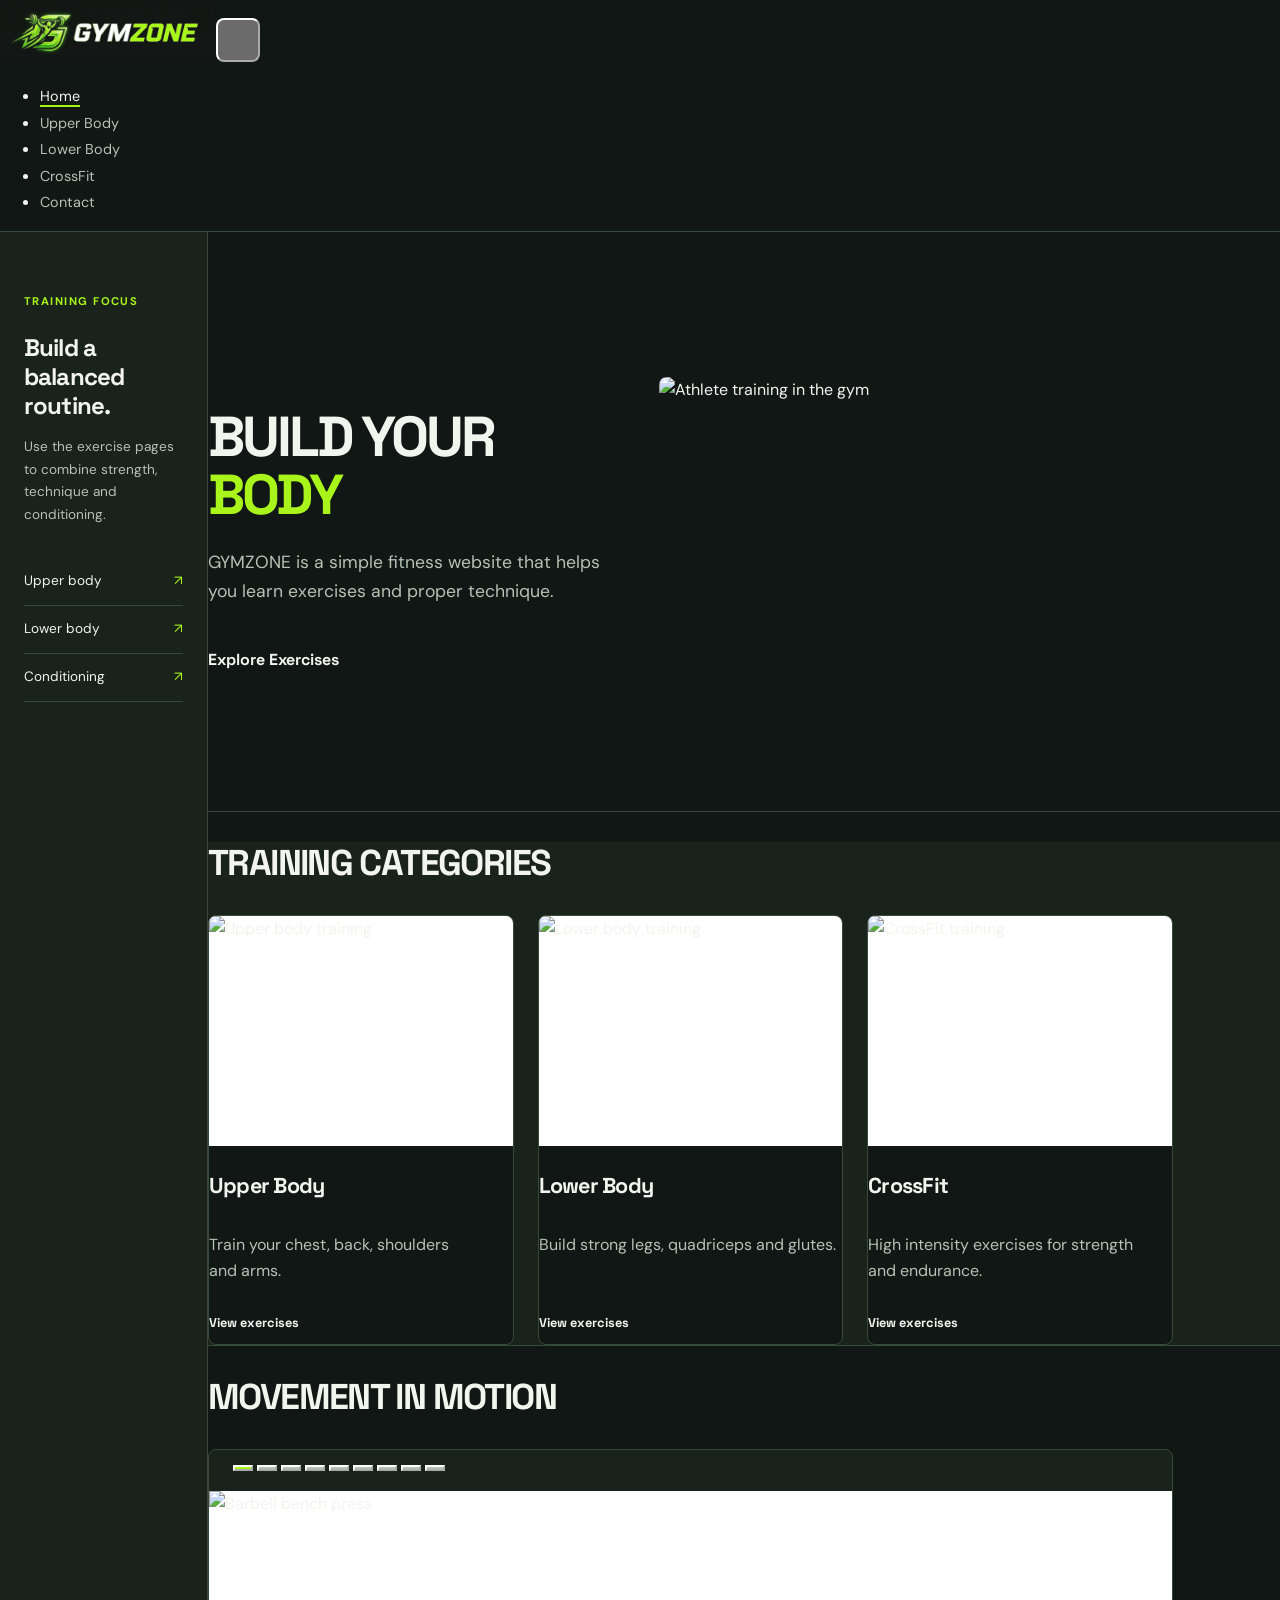
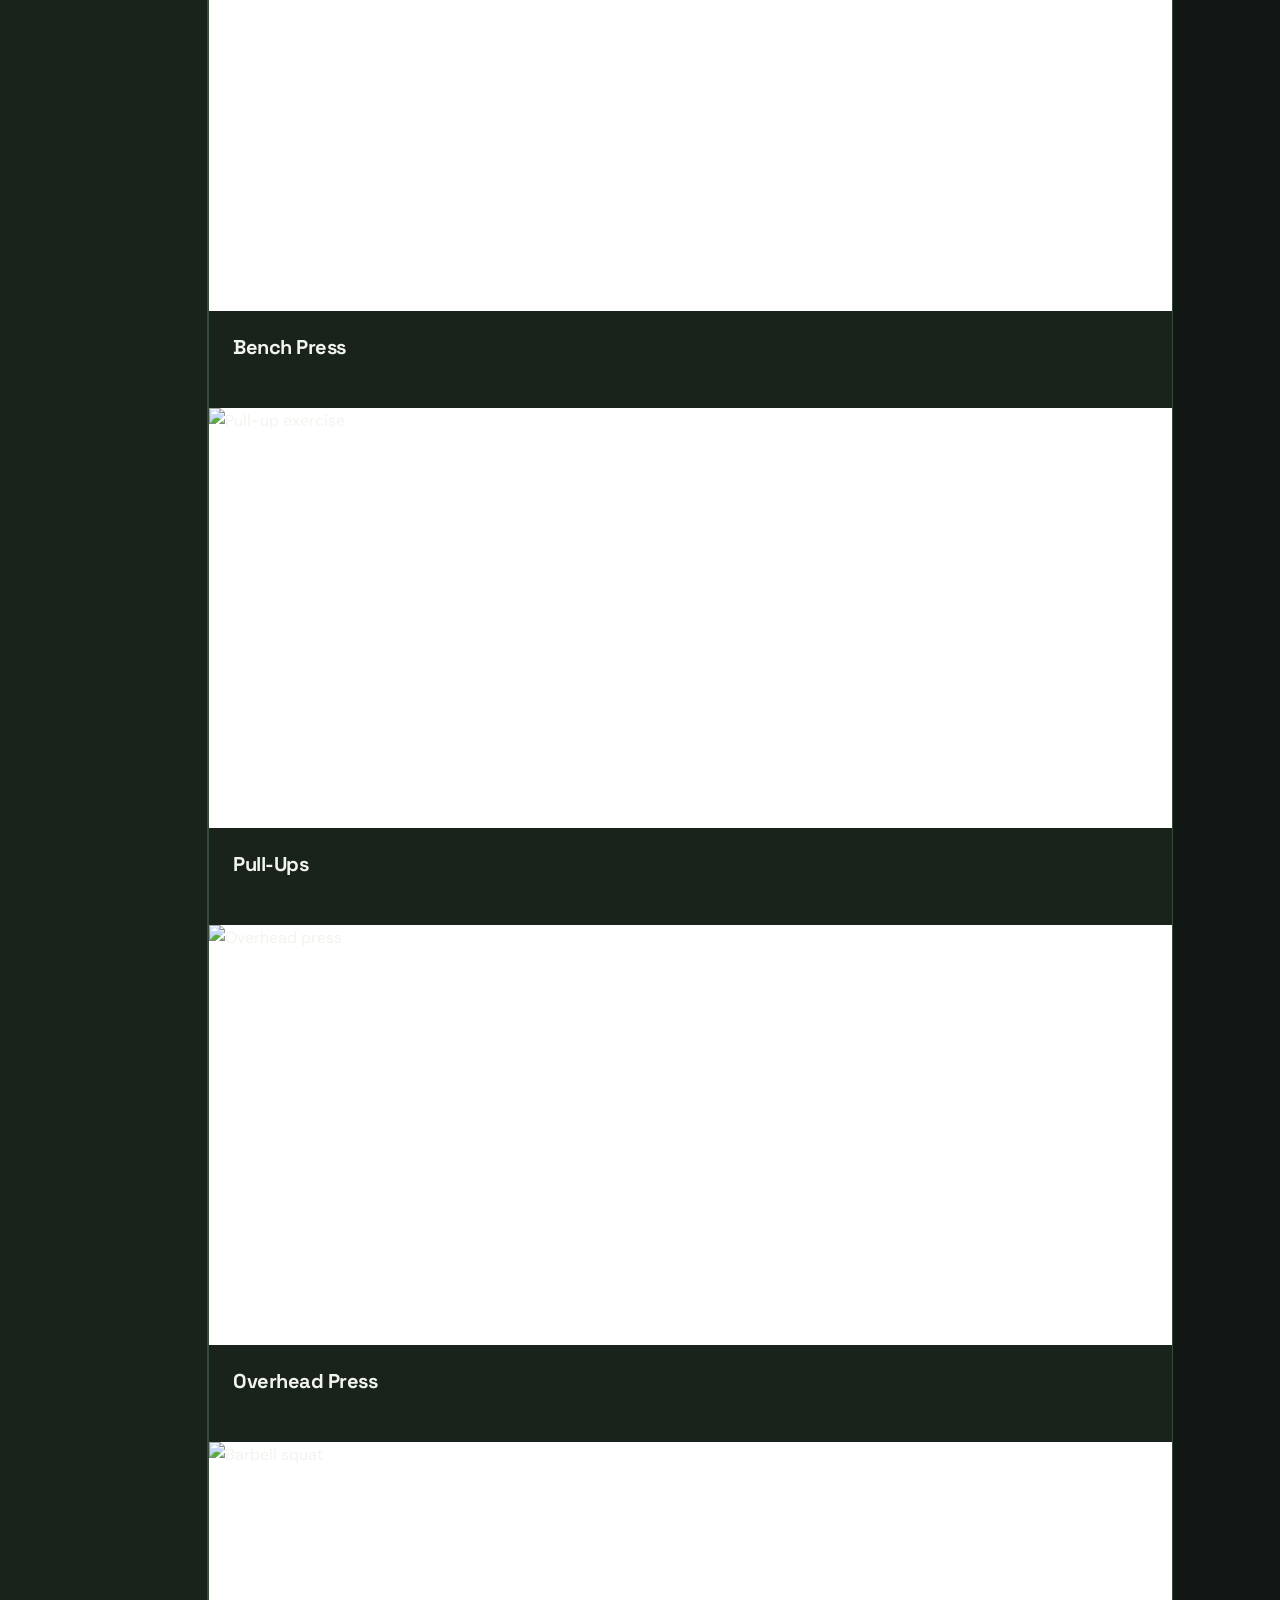
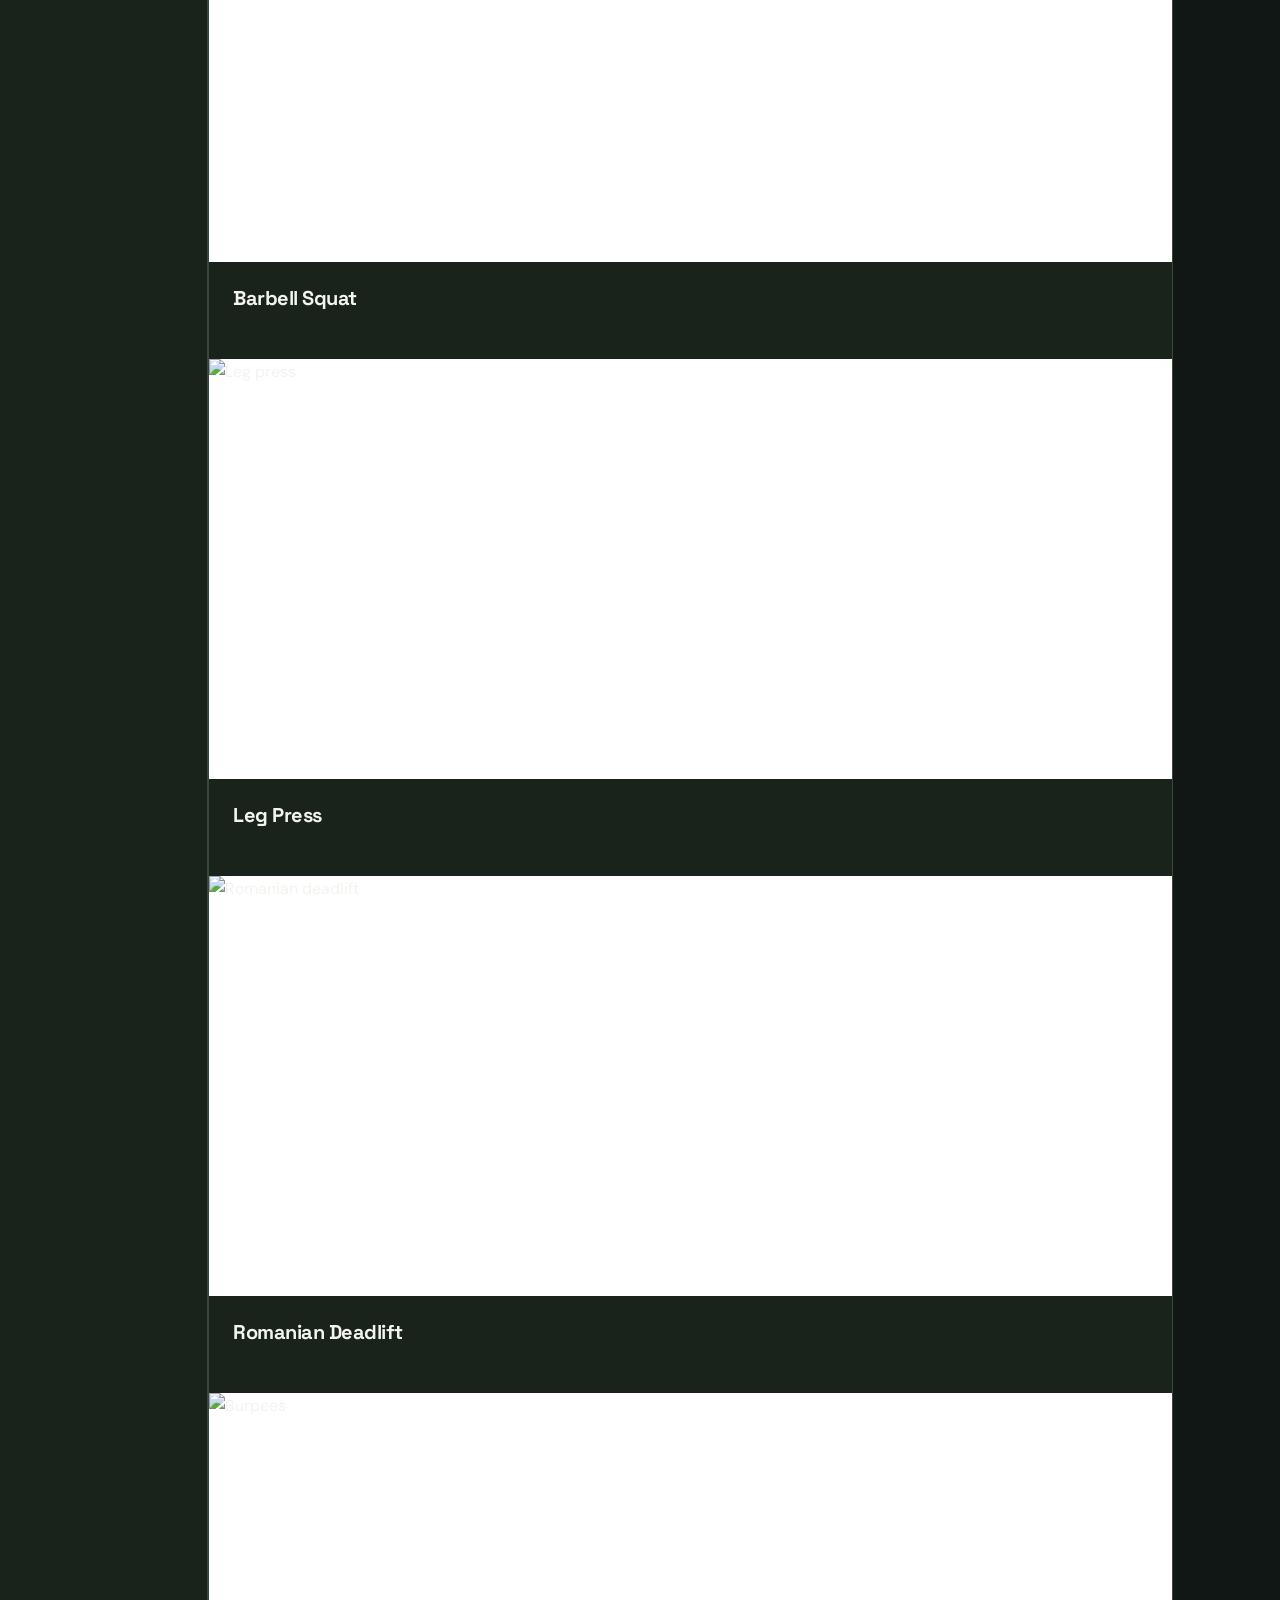
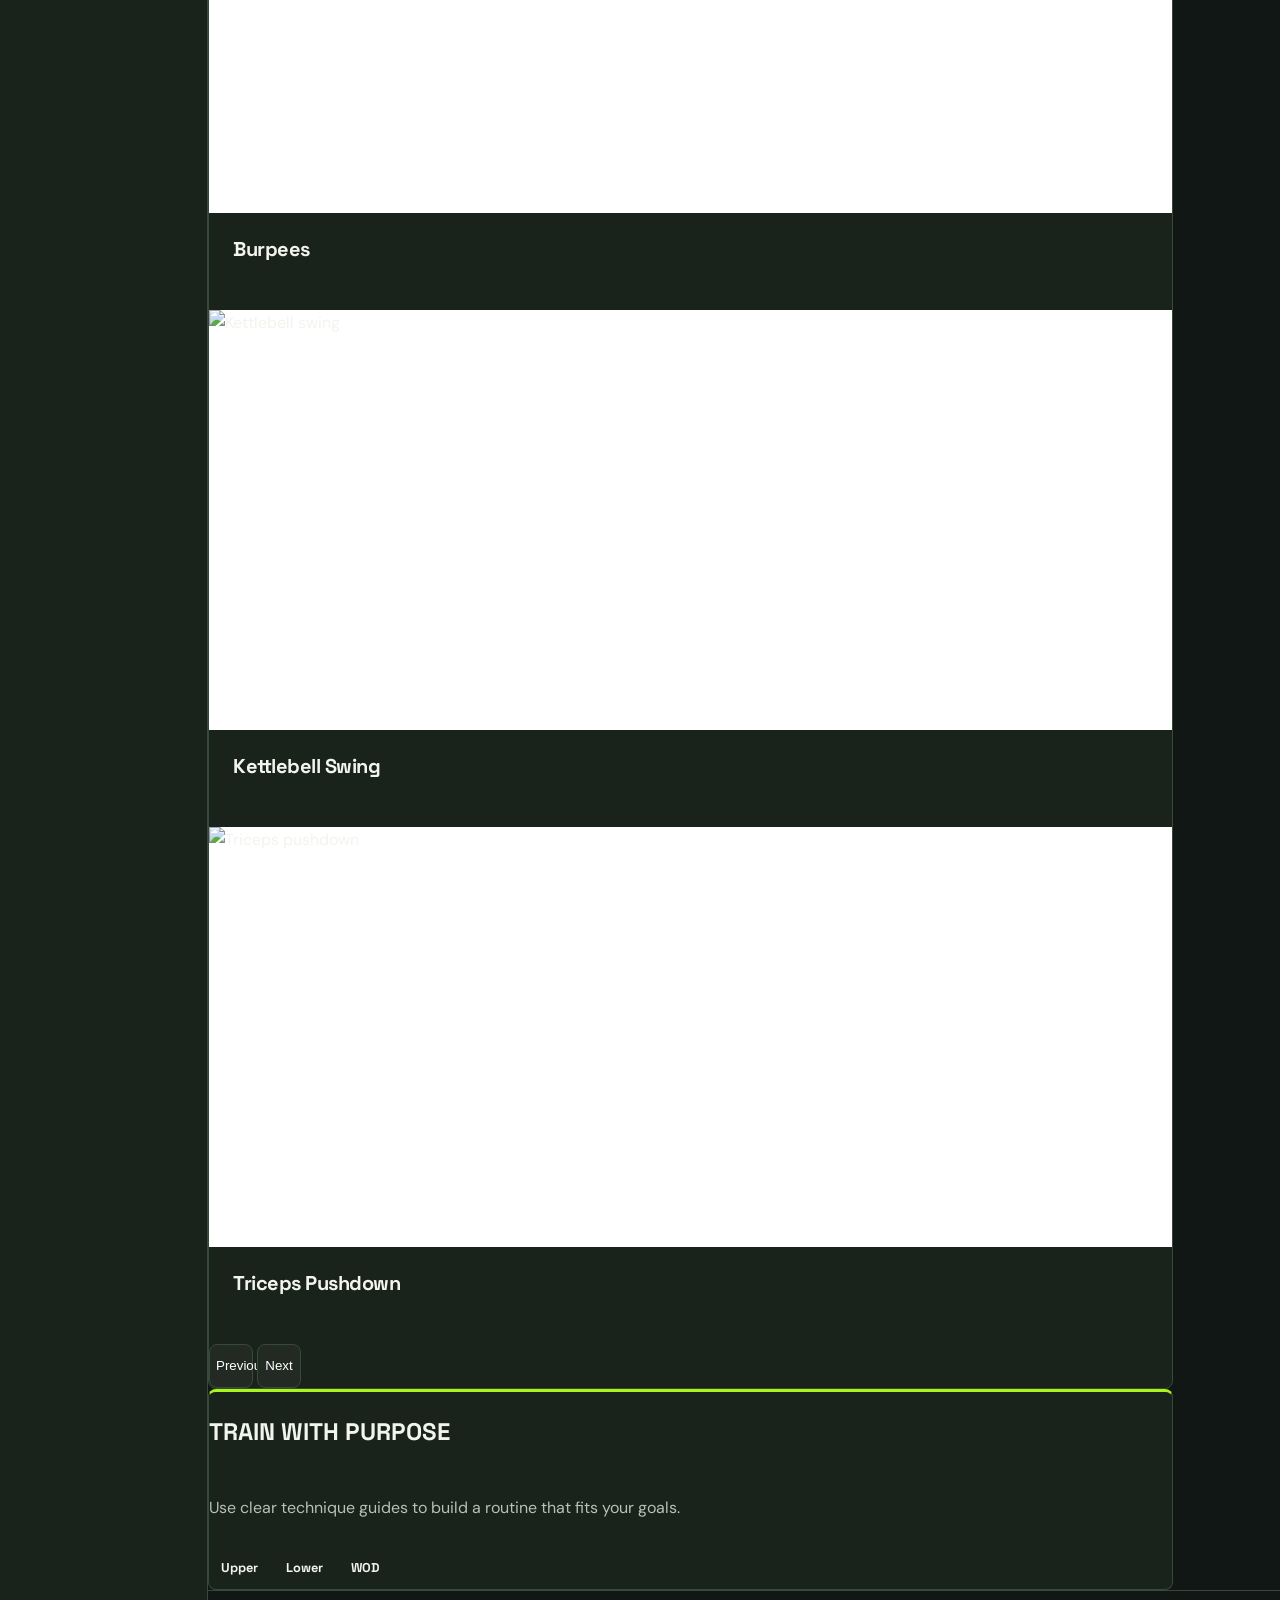
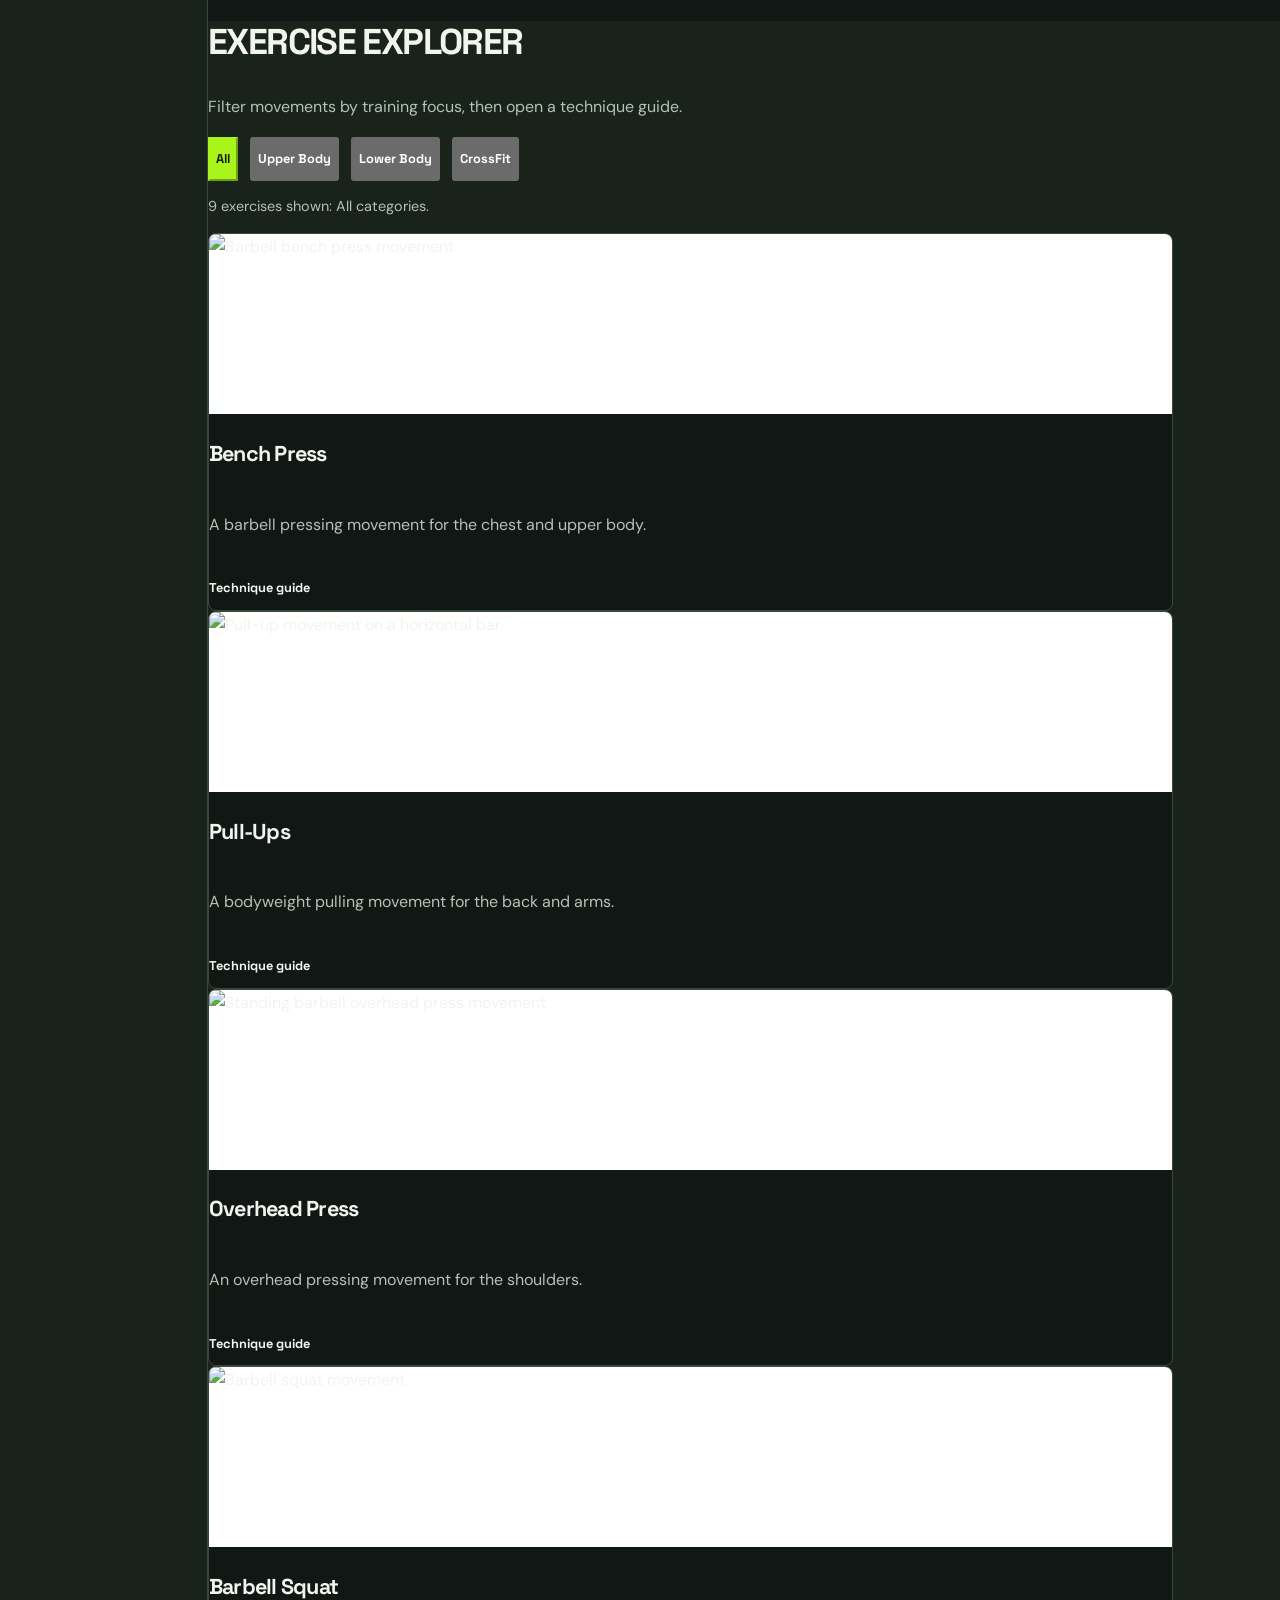
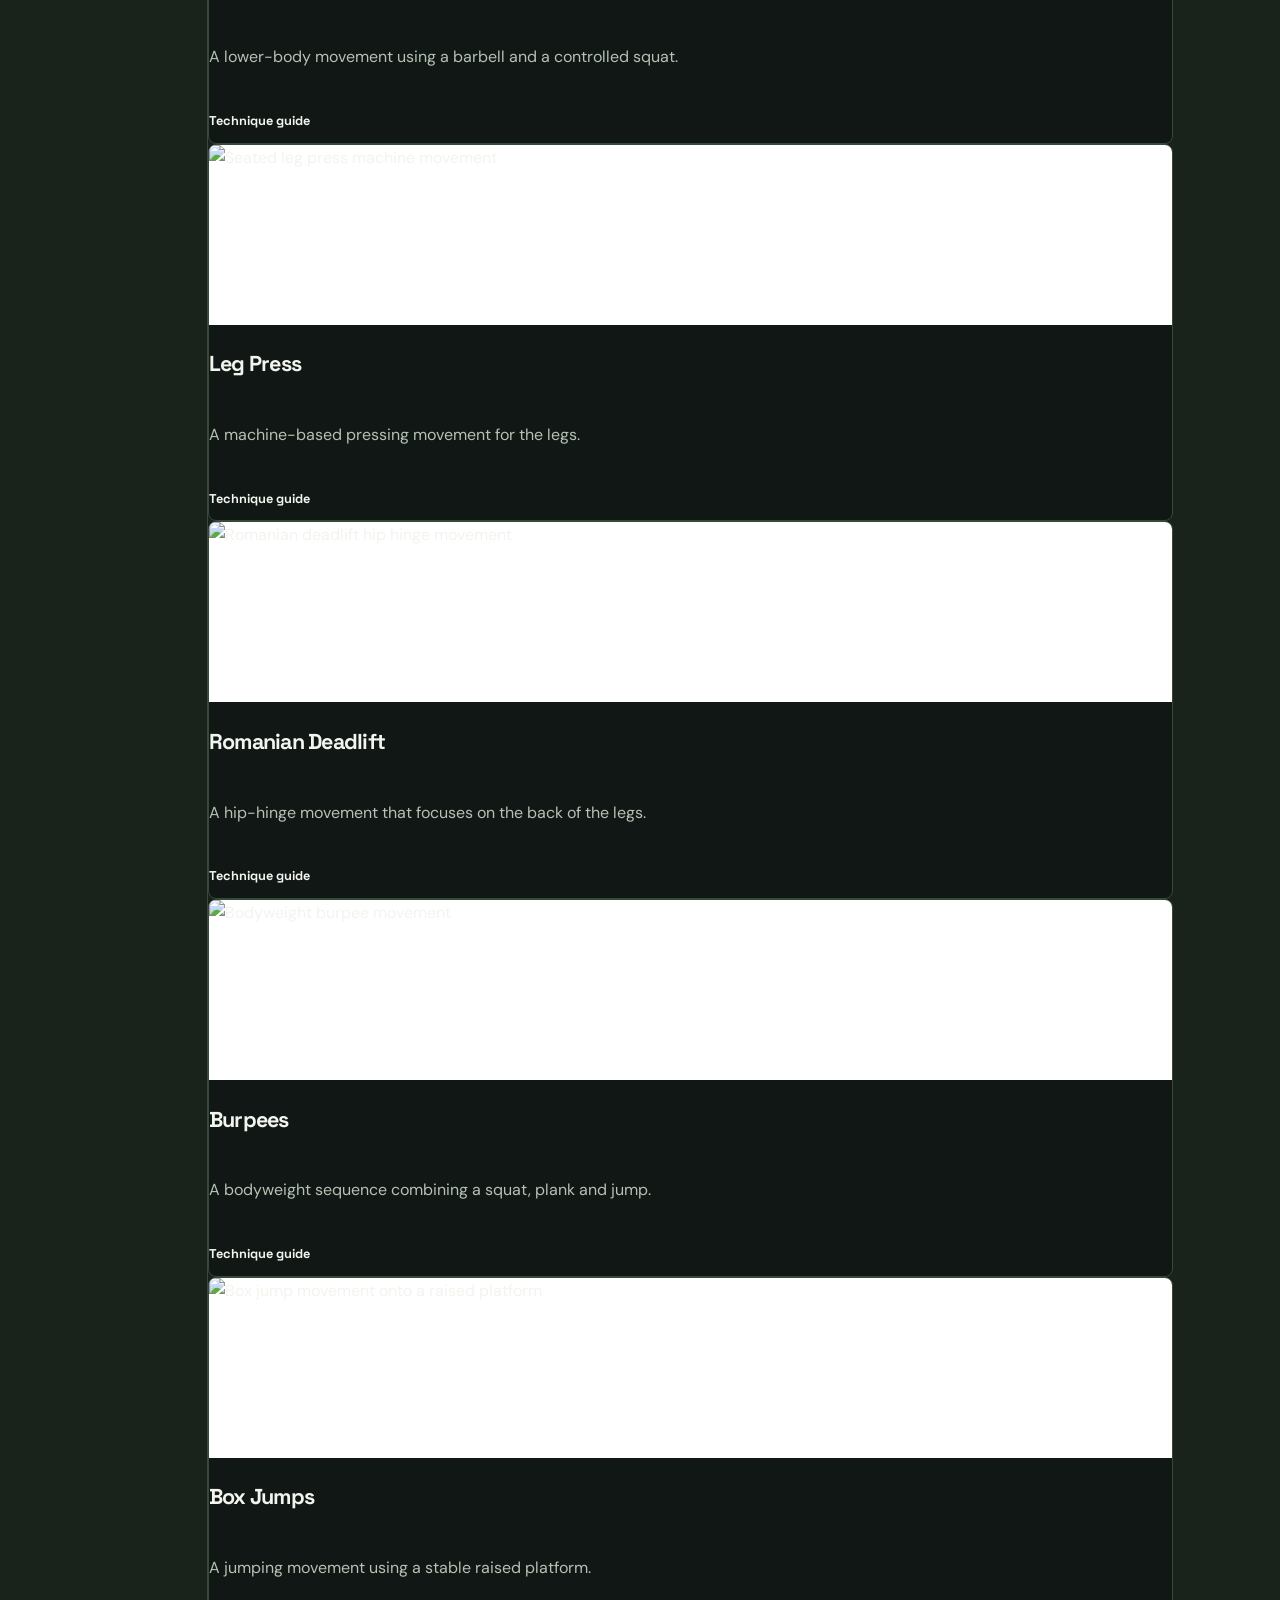
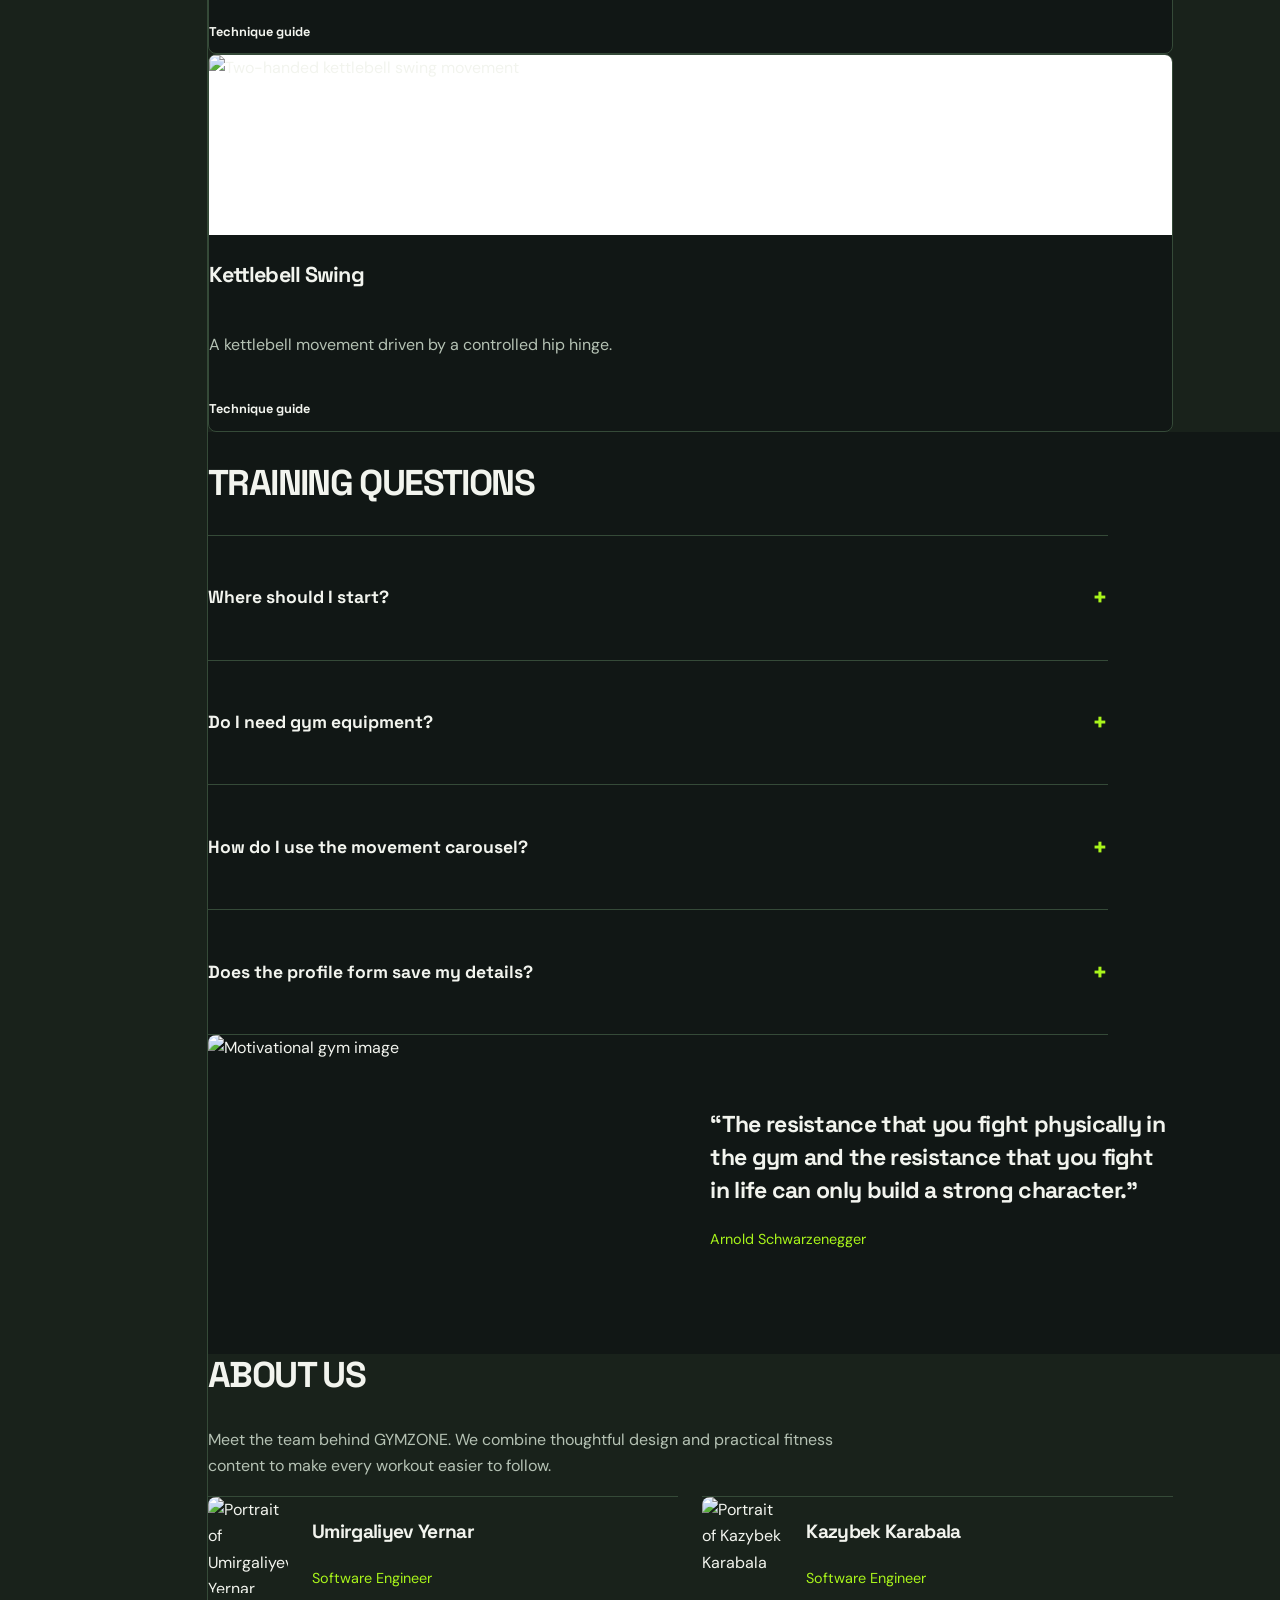
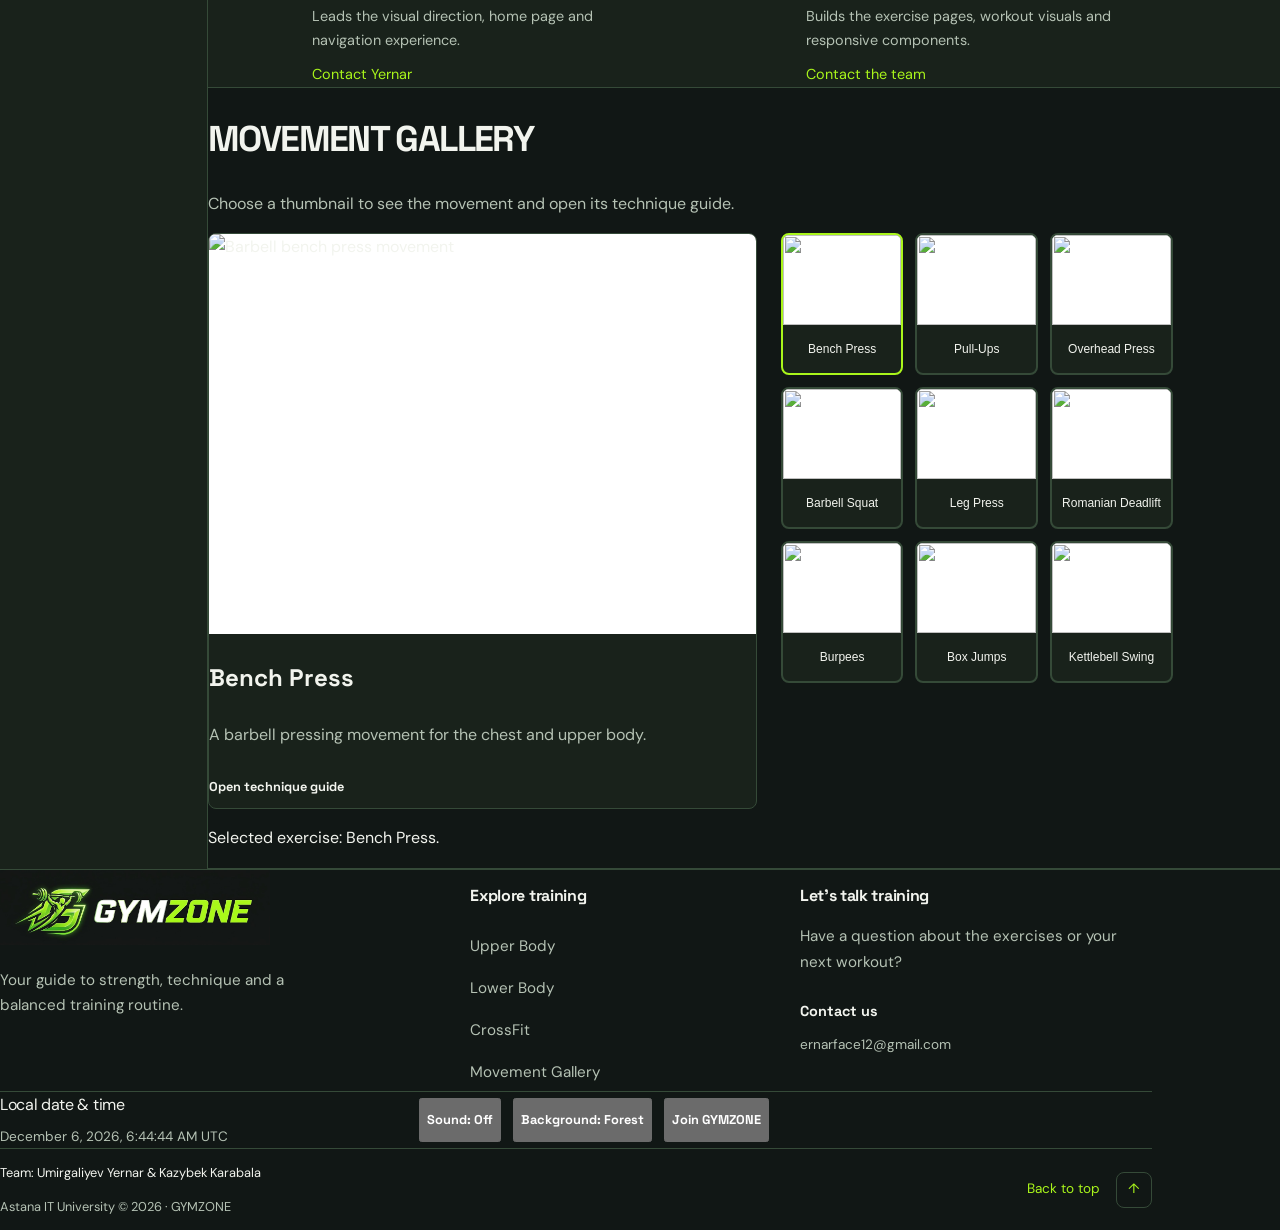
==== commit fb2f4b6c: "Assgnmnet-5.1" ====
--- a/index.html
+++ b/index.html
@@ -5,9 +5,11 @@
         <meta name="viewport" content="width=device-width, initial-scale=1.0" />
         <meta name="theme-color" content="#111715" />
         <title>GYMZONE - Home</title>
+        <link rel="icon" type="image/png" href="images/gymzone-logo.png" />
         <link href="vendor/bootstrap/bootstrap.min.css" rel="stylesheet" />
         <link rel="stylesheet" href="css/style.css" />
         <link rel="stylesheet" href="css/interactive.css" />
+        <link rel="stylesheet" href="css/advanced.css" />
     </head>
     <body>
         <a class="skip-link" href="#main-content">Skip to main content</a>
@@ -353,8 +355,56 @@
                 </section>
                 <section class="section gallery-section py-5" id="bootstrap-cards">
                     <div class="container">
-                        <h2 class="section-title mb-4">START WITH A FOCUS</h2>
-                        <div class="row g-4">
+                        <h2 class="section-title mb-4">EXERCISE EXPLORER</h2>
+                        <p class="interactive-muted mb-4">
+                            Filter movements by training focus, then open a technique guide.
+                        </p>
+                        <div
+                            class="exercise-filters mb-3"
+                            role="group"
+                            aria-label="Exercise categories"
+                        >
+                            <button
+                                type="button"
+                                class="btn btn-secondary btn-sm"
+                                data-exercise-filter="all"
+                                aria-pressed="true"
+                                disabled
+                            >
+                                All
+                            </button>
+                            <button
+                                type="button"
+                                class="btn btn-secondary btn-sm"
+                                data-exercise-filter="upper"
+                                aria-pressed="false"
+                                disabled
+                            >
+                                Upper Body
+                            </button>
+                            <button
+                                type="button"
+                                class="btn btn-secondary btn-sm"
+                                data-exercise-filter="lower"
+                                aria-pressed="false"
+                                disabled
+                            >
+                                Lower Body
+                            </button>
+                            <button
+                                type="button"
+                                class="btn btn-secondary btn-sm"
+                                data-exercise-filter="conditioning"
+                                aria-pressed="false"
+                                disabled
+                            >
+                                CrossFit
+                            </button>
+                        </div>
+                        <p id="exercise-count" class="catalog-count mb-4" role="status">
+                            Choose a training category below.
+                        </p>
+                        <div class="row g-4" id="exercise-results">
                             <div class="col-12 col-sm-6 col-lg-4">
                                 <div class="card bootstrap-card h-100">
                                     <img
@@ -612,79 +662,53 @@
                         </div>
                     </div>
                 </section>
-                <section class="section gallery-section py-5" id="gallery">
+                <section
+                    class="section gallery-section py-5"
+                    id="gallery"
+                    aria-labelledby="movement-gallery-title"
+                >
                     <div class="container">
-                        <h2 class="section-title">MOVEMENT GALLERY</h2>
-                        <div class="gallery">
-                            <figure class="gallery-item">
+                        <h2 class="section-title" id="movement-gallery-title">MOVEMENT GALLERY</h2>
+                        <p class="interactive-muted mb-4">
+                            Choose a thumbnail to see the movement and open its technique guide.
+                        </p>
+                        <div class="movement-gallery-layout">
+                            <figure class="movement-display">
                                 <img
+                                    id="gallery-display"
                                     src="images/Barbell-Bench-Press.gif"
-                                    alt="Barbell bench press"
+                                    alt="Barbell bench press movement"
+                                    width="600"
+                                    height="400"
                                     loading="lazy"
                                 />
-                                <figcaption>Bench Press</figcaption>
+                                <figcaption class="p-4">
+                                    <h3 id="gallery-title">Bench Press</h3>
+                                    <p id="gallery-description">
+                                        A barbell pressing movement for the chest and upper body.
+                                    </p>
+                                    <a
+                                        id="gallery-guide"
+                                        class="btn btn-outline-primary btn-sm"
+                                        href="chest.html"
+                                        >Open technique guide</a
+                                    >
+                                </figcaption>
                             </figure>
-                            <figure class="gallery-item">
-                                <img
-                                    src="images/Pull-up.gif"
-                                    alt="Pull-up exercise"
-                                    loading="lazy"
-                                />
-                                <figcaption>Pull-Ups</figcaption>
-                            </figure>
-                            <figure class="gallery-item">
-                                <img
-                                    src="images/Overhead Press.gif"
-                                    alt="Overhead press"
-                                    loading="lazy"
-                                />
-                                <figcaption>Overhead Press</figcaption>
-                            </figure>
-                            <figure class="gallery-item">
-                                <img
-                                    src="images/Barbell Squat.gif"
-                                    alt="Barbell squat"
-                                    loading="lazy"
-                                />
-                                <figcaption>Barbell Squat</figcaption>
-                            </figure>
-                            <figure class="gallery-item">
-                                <img src="images/Leg Press.gif" alt="Leg press" loading="lazy" />
-                                <figcaption>Leg Press</figcaption>
-                            </figure>
-                            <figure class="gallery-item">
-                                <img
-                                    src="images/Romanian Deadlift.gif"
-                                    alt="Romanian deadlift"
-                                    loading="lazy"
-                                />
-                                <figcaption>Romanian Deadlift</figcaption>
-                            </figure>
-                            <figure class="gallery-item">
-                                <img
-                                    src="images/Burpees.gif"
-                                    alt="Burpees exercise"
-                                    loading="lazy"
-                                />
-                                <figcaption>Burpees</figcaption>
-                            </figure>
-                            <figure class="gallery-item">
-                                <img
-                                    src="images/Kettlebell Swing.gif"
-                                    alt="Kettlebell swing"
-                                    loading="lazy"
-                                />
-                                <figcaption>Kettlebell Swing</figcaption>
-                            </figure>
-                            <figure class="gallery-item">
-                                <img
-                                    src="images/Triceps Pushdown.gif"
-                                    alt="Triceps pushdown"
-                                    loading="lazy"
-                                />
-                                <figcaption>Triceps Pushdown</figcaption>
-                            </figure>
-                        </div>
+                            <div
+                                id="gallery-thumbnails"
+                                class="gallery-thumbnails"
+                                role="group"
+                                aria-label="Choose an exercise"
+                            ></div>
+                        </div>
+                        <p id="gallery-status" class="visually-hidden" role="status"></p>
+                        <noscript
+                            ><p class="interactive-muted">
+                                Enable JavaScript to select gallery thumbnails. Exercise guides
+                                remain available through the navigation.
+                            </p></noscript
+                        >
                     </div>
                 </section>
             </main>
@@ -732,6 +756,14 @@
                             <button
                                 type="button"
                                 class="btn btn-secondary btn-sm"
+                                id="toggle-sound"
+                                aria-pressed="false"
+                            >
+                                Sound: Off
+                            </button>
+                            <button
+                                type="button"
+                                class="btn btn-secondary btn-sm"
                                 id="change-background"
                             >
                                 Background: Forest
@@ -741,6 +773,7 @@
                             </button>
                         </div>
                         <span id="background-status" class="visually-hidden" role="status"></span>
+                        <span id="sound-status" class="visually-hidden" role="status"></span>
                     </div>
                     <div class="footer-bottom pt-4">
                         <div class="footer-credits">
@@ -773,93 +806,124 @@
                         Try the sign-up form. This demo checks your details in this browser only. No
                         account is created and no password is saved.
                     </p>
-                    <form id="profile-form" data-validate novalidate>
-                        <div class="mb-3">
-                            <label class="form-label" for="profile-name">Name</label>
-                            <input
-                                class="form-control"
-                                id="profile-name"
-                                name="name"
-                                autocomplete="name"
-                                required
-                                maxlength="80"
-                                data-label="Name"
-                                aria-describedby="profile-name-error"
-                            />
-                            <p class="field-error" id="profile-name-error"></p>
-                        </div>
-                        <div class="mb-3">
-                            <label class="form-label" for="profile-email">Email</label>
-                            <input
-                                class="form-control"
-                                id="profile-email"
-                                name="email"
-                                type="email"
-                                autocomplete="email"
-                                required
-                                data-label="Email"
-                                aria-describedby="profile-email-error"
-                            />
-                            <p class="field-error" id="profile-email-error"></p>
-                        </div>
-                        <div class="mb-3">
-                            <label class="form-label" for="profile-password">Password</label>
-                            <input
-                                class="form-control"
-                                id="profile-password"
-                                name="password"
-                                type="password"
-                                autocomplete="new-password"
-                                minlength="8"
-                                required
-                                data-label="Password"
-                                aria-describedby="password-help profile-password-error"
-                            />
-                            <p class="form-help" id="password-help">
-                                Use at least 8 characters. Do not enter a password you use
-                                elsewhere.
+                    <form id="profile-form" data-validate data-multistep method="dialog" novalidate>
+                        <p id="profile-progress" class="profile-progress" role="status">
+                            Step 1 of 3: Your details
+                        </p>
+                        <fieldset data-profile-step="0" class="wizard-step">
+                            <legend tabindex="-1">Your details</legend>
+                            <div class="mb-3">
+                                <label class="form-label" for="profile-name">Name</label>
+                                <input
+                                    class="form-control"
+                                    id="profile-name"
+                                    name="name"
+                                    autocomplete="name"
+                                    required
+                                    maxlength="80"
+                                    data-label="Name"
+                                    aria-describedby="profile-name-error"
+                                />
+                                <p class="field-error" id="profile-name-error"></p>
+                            </div>
+                            <div class="mb-4">
+                                <label class="form-label" for="profile-email">Email</label>
+                                <input
+                                    class="form-control"
+                                    id="profile-email"
+                                    name="email"
+                                    type="email"
+                                    autocomplete="email"
+                                    required
+                                    data-label="Email"
+                                    aria-describedby="profile-email-error"
+                                />
+                                <p class="field-error" id="profile-email-error"></p>
+                            </div>
+                        </fieldset>
+                        <fieldset data-profile-step="1" class="wizard-step" hidden>
+                            <legend tabindex="-1">Password &amp; updates</legend>
+                            <div class="mb-3">
+                                <label class="form-label" for="profile-password">Password</label>
+                                <input
+                                    class="form-control"
+                                    id="profile-password"
+                                    name="password"
+                                    type="password"
+                                    autocomplete="new-password"
+                                    minlength="8"
+                                    required
+                                    data-label="Password"
+                                    aria-describedby="password-help profile-password-error"
+                                />
+                                <p class="form-help" id="password-help">
+                                    Use at least 8 characters. Do not enter a password you use
+                                    elsewhere.
+                                </p>
+                                <p class="field-error" id="profile-password-error"></p>
+                            </div>
+                            <div class="mb-4">
+                                <label class="form-label" for="profile-confirm"
+                                    >Confirm password</label
+                                >
+                                <input
+                                    class="form-control"
+                                    id="profile-confirm"
+                                    name="confirmPassword"
+                                    type="password"
+                                    autocomplete="new-password"
+                                    required
+                                    data-label="Password confirmation"
+                                    aria-describedby="profile-confirm-error"
+                                />
+                                <p class="field-error" id="profile-confirm-error"></p>
+                            </div>
+                            <div class="form-check mb-4">
+                                <input
+                                    class="form-check-input"
+                                    id="profile-updates"
+                                    name="updates"
+                                    type="checkbox"
+                                />
+                                <label class="form-check-label" for="profile-updates"
+                                    >Subscribe to training updates</label
+                                >
+                            </div>
+                        </fieldset>
+                        <fieldset data-profile-step="2" class="wizard-step" hidden>
+                            <legend tabindex="-1">Review your details</legend>
+                            <dl id="profile-review" class="profile-review mb-4"></dl>
+                            <p class="form-help mb-4">
+                                Passwords are never displayed here. This is a local demonstration,
+                                not an account registration service.
                             </p>
-                            <p class="field-error" id="profile-password-error"></p>
-                        </div>
-                        <div class="mb-4">
-                            <label class="form-label" for="profile-confirm">Confirm password</label>
-                            <input
-                                class="form-control"
-                                id="profile-confirm"
-                                name="confirmPassword"
-                                type="password"
-                                autocomplete="new-password"
-                                required
-                                data-label="Password confirmation"
-                                aria-describedby="profile-confirm-error"
-                            />
-                            <p class="field-error" id="profile-confirm-error"></p>
-                        </div>
-                        <div class="form-check mb-3">
-                            <input
-                                class="form-check-input"
-                                id="profile-updates"
-                                name="updates"
-                                type="checkbox"
-                            />
-                            <label class="form-check-label" for="profile-updates"
-                                >Subscribe to training updates</label
-                            >
-                        </div>
+                        </fieldset>
                         <p
                             class="form-status"
                             id="profile-status"
                             role="status"
                             aria-live="polite"
                         ></p>
-                        <button type="submit" class="btn btn-primary w-100">
-                            Check my profile
-                        </button>
+                        <div class="wizard-actions">
+                            <button type="button" class="btn btn-secondary" data-back-step hidden>
+                                Back
+                            </button>
+                            <button type="button" class="btn btn-primary" data-next-step>
+                                Next
+                            </button>
+                            <button type="submit" class="btn btn-primary" hidden>
+                                Check my profile
+                            </button>
+                            <button type="reset" class="btn btn-outline-primary">Reset form</button>
+                        </div>
                     </form>
                 </div>
             </dialog>
             <script src="vendor/bootstrap/bootstrap.bundle.min.js"></script>
+            <audio id="completion-sound" src="audio/success.wav" preload="none"></audio>
+            <script src="js/exercises.js" defer></script>
             <script src="js/main.js" defer></script>
+            <script src="js/advanced.js" defer></script>
         </div>
     </body>
 </html>
--- a/css/advanced.css
+++ b/css/advanced.css
@@ -0,0 +1,202 @@
+.exercise-filters,
+.wizard-actions {
+    display: flex;
+    flex-wrap: wrap;
+    gap: 12px;
+}
+
+.exercise-filters .btn[aria-pressed="true"] {
+    border-color: var(--accent);
+    background: var(--accent);
+    color: var(--accent-ink);
+}
+
+.catalog-count {
+    color: var(--muted);
+    font-size: 0.9rem;
+    font-variant-numeric: tabular-nums;
+}
+
+.catalog-result .card-body {
+    gap: 12px;
+}
+
+.movement-gallery-layout {
+    display: grid;
+    grid-template-columns: minmax(0, 1.4fr) minmax(0, 1fr);
+    align-items: start;
+    gap: 24px;
+}
+
+.movement-display {
+    min-width: 0;
+    margin: 0;
+    overflow: hidden;
+    border: 1px solid var(--line);
+    border-radius: var(--radius);
+    background: var(--surface);
+}
+
+.movement-display > img {
+    width: 100%;
+    height: 400px;
+    object-fit: contain;
+    background: #fff;
+}
+
+.movement-display h3 {
+    font-size: 1.5rem;
+}
+
+.movement-display p {
+    color: var(--muted);
+}
+
+.gallery-thumbnails {
+    display: grid;
+    grid-template-columns: repeat(3, minmax(0, 1fr));
+    gap: 12px;
+}
+
+.gallery-thumbnail {
+    min-width: 0;
+    padding: 0;
+    overflow: hidden;
+    border: 2px solid var(--line);
+    border-radius: var(--radius);
+    background: var(--surface);
+    color: var(--ink);
+    transition:
+        border-color 180ms ease,
+        transform 180ms ease;
+}
+
+.gallery-thumbnail:hover,
+.gallery-thumbnail[aria-pressed="true"] {
+    border-color: var(--accent);
+}
+
+.gallery-thumbnail:hover {
+    transform: translateY(-2px);
+}
+
+.gallery-thumbnail img {
+    height: 90px;
+    object-fit: contain;
+    background: #fff;
+}
+
+.gallery-thumbnail span {
+    display: grid;
+    place-items: center;
+    min-height: 48px;
+    padding: 8px;
+    font-size: 0.75rem;
+    line-height: 1.4;
+}
+
+.profile-progress {
+    margin-bottom: 24px;
+    padding-bottom: 16px;
+    border-bottom: 1px solid var(--line);
+    color: var(--accent);
+    font-size: 0.9rem;
+    font-variant-numeric: tabular-nums;
+}
+
+.wizard-step {
+    min-width: 0;
+}
+
+.wizard-step legend {
+    margin-bottom: 20px;
+    color: var(--ink);
+    font-family: var(--font-heading);
+    font-size: 1.25rem;
+    font-weight: 700;
+}
+
+.profile-review {
+    display: grid;
+    gap: 8px;
+}
+
+.profile-review dt {
+    color: var(--muted);
+    font-size: 0.8rem;
+    font-weight: 400;
+}
+
+.profile-review dd {
+    margin-bottom: 12px;
+    overflow-wrap: anywhere;
+    color: var(--ink);
+}
+
+.wizard-actions .btn {
+    flex: 1 1 auto;
+}
+
+.wizard-actions [hidden],
+.wizard-step[hidden] {
+    display: none !important;
+}
+
+#toggle-sound[aria-pressed="true"] {
+    border-color: var(--accent);
+    color: var(--accent);
+}
+
+@media (prefers-reduced-motion: no-preference) {
+    .catalog-result {
+        animation: catalog-enter 240ms ease-out both;
+    }
+
+    .wizard-step:not([hidden]) {
+        animation: catalog-enter 200ms ease-out both;
+    }
+}
+
+@keyframes catalog-enter {
+    from {
+        opacity: 0;
+        transform: translateY(8px);
+    }
+    to {
+        opacity: 1;
+        transform: translateY(0);
+    }
+}
+
+@media (max-width: 800px) {
+    .movement-gallery-layout {
+        grid-template-columns: 1fr;
+    }
+}
+
+@media (max-width: 520px) {
+    .movement-display > img {
+        height: 260px;
+    }
+
+    .gallery-thumbnails {
+        gap: 8px;
+    }
+
+    .gallery-thumbnail img {
+        height: 76px;
+    }
+
+    .wizard-actions .btn {
+        padding-inline: 12px;
+    }
+}
+
+@media (prefers-reduced-motion: reduce) {
+    *,
+    *::before,
+    *::after {
+        transition-duration: 0.01ms !important;
+        animation-duration: 0.01ms !important;
+    }
+}
